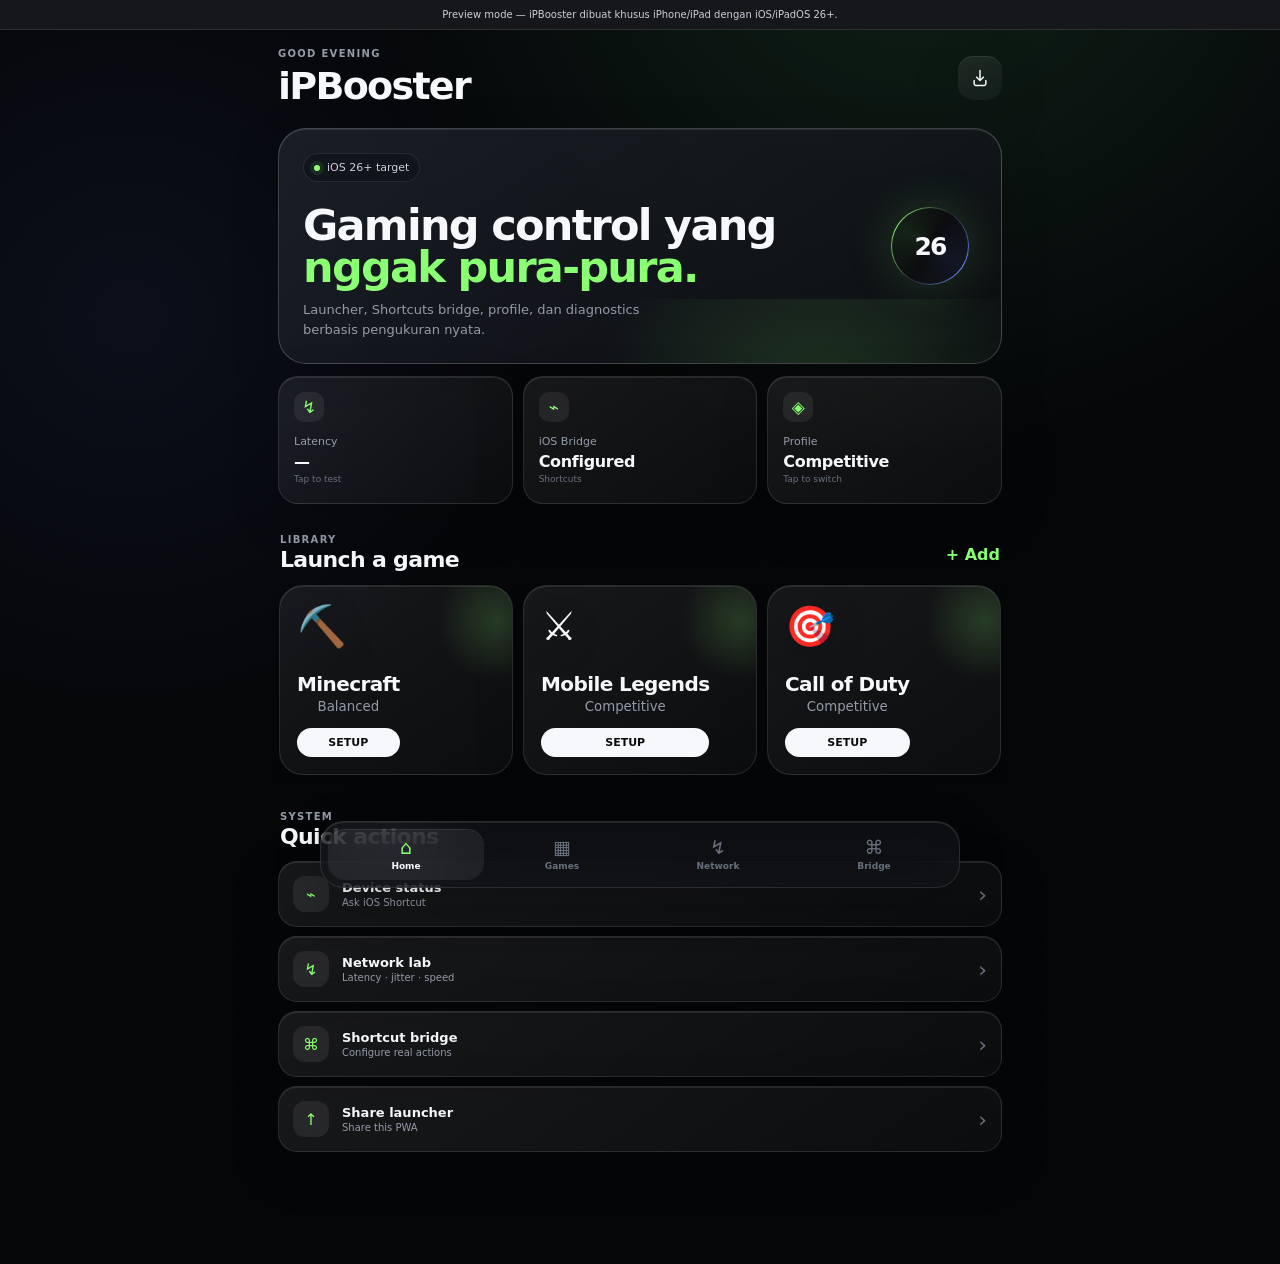
==== index.html @ ece818d0 "Build iOS 26+ gaming control PWA" ====
<!doctype html>
<html lang="id">
<head>
  <meta charset="utf-8" />
  <meta name="viewport" content="width=device-width, initial-scale=1, viewport-fit=cover, user-scalable=no" />
  <meta name="theme-color" content="#06070a" />
  <meta name="color-scheme" content="dark" />
  <meta name="apple-mobile-web-app-capable" content="yes" />
  <meta name="apple-mobile-web-app-status-bar-style" content="black-translucent" />
  <meta name="apple-mobile-web-app-title" content="iPBooster" />
  <meta name="format-detection" content="telephone=no" />
  <meta name="description" content="iOS 26+ gaming launcher, network diagnostics, profiles and Apple Shortcuts bridge." />
  <link rel="manifest" href="./manifest.webmanifest" />
  <link rel="apple-touch-icon" href="./assets/icon-180.png" />
  <link rel="icon" href="./assets/icon.svg" type="image/svg+xml" />
  <link rel="stylesheet" href="./styles.css" />
  <title>iPBooster — iOS 26 Gaming Control</title>
</head>
<body>
  <div class="ambient ambient-a"></div>
  <div class="ambient ambient-b"></div>
  <div id="compatBanner" class="compat-banner hidden" role="status"></div>
  <main class="app-shell">
    <section id="homeView" class="view active" data-view="home">
      <header class="topbar">
        <div><p id="greeting" class="eyebrow">READY TO PLAY</p><h1>iPBooster</h1></div>
        <button class="icon-button glass" id="installButton" aria-label="Install iPBooster" title="Install"><svg viewBox="0 0 24 24" aria-hidden="true"><path d="M12 3v12m0 0 4-4m-4 4-4-4M5 15v4a2 2 0 0 0 2 2h10a2 2 0 0 0 2-2v-4"/></svg></button>
      </header>
      <section class="hero glass strong-glass">
        <div class="hero-copy"><div class="status-pill"><span class="live-dot"></span><span id="readyLabel">iOS 26+ control ready</span></div><h2>Gaming control yang<br><span>nggak pura-pura.</span></h2><p>Launcher, Shortcuts bridge, profile, dan diagnostics berbasis pengukuran nyata.</p></div>
        <div class="hero-orb" aria-hidden="true"><div class="orb-core">26</div></div>
      </section>
      <section class="metrics-grid" aria-label="Quick status">
        <button class="metric glass" data-action="run-network"><span class="metric-icon">↯</span><span class="metric-label">Latency</span><strong id="metricLatency">—</strong><small id="metricJitter">Tap to test</small></button>
        <button class="metric glass" data-action="open-bridge"><span class="metric-icon">⌁</span><span class="metric-label">iOS Bridge</span><strong id="metricBridge">Setup</strong><small id="metricBridgeSub">Shortcuts</small></button>
        <button class="metric glass" data-action="cycle-profile"><span class="metric-icon">◈</span><span class="metric-label">Profile</span><strong id="metricProfile">Competitive</strong><small>Tap to switch</small></button>
      </section>
      <div class="section-heading"><div><p class="eyebrow">LIBRARY</p><h3>Launch a game</h3></div><button class="text-button" data-action="open-add-game">+ Add</button></div>
      <div id="homeGameList" class="game-strip"></div>
      <div class="section-heading compact-heading"><div><p class="eyebrow">SYSTEM</p><h3>Quick actions</h3></div></div>
      <div class="quick-grid">
        <button class="quick-action glass" data-action="run-device-status"><span class="quick-symbol">⌁</span><span><strong>Device status</strong><small>Ask iOS Shortcut</small></span><span>›</span></button>
        <button class="quick-action glass" data-action="run-network"><span class="quick-symbol">↯</span><span><strong>Network lab</strong><small>Latency · jitter · speed</small></span><span>›</span></button>
        <button class="quick-action glass" data-action="open-bridge"><span class="quick-symbol">⌘</span><span><strong>Shortcut bridge</strong><small>Configure real actions</small></span><span>›</span></button>
        <button class="quick-action glass" data-action="share-app"><span class="quick-symbol">↑</span><span><strong>Share launcher</strong><small>Share this PWA</small></span><span>›</span></button>
      </div>
    </section>
    <section id="gamesView" class="view" data-view="games">
      <header class="topbar"><div><p class="eyebrow">GAME LIBRARY</p><h1>Games</h1></div><button class="pill-button glass" data-action="open-add-game">+ Add Game</button></header>
      <p class="page-intro">Setiap tombol Play bisa menjalankan Shortcut milikmu sendiri. Shortcut itu yang menyiapkan Focus, Low Power Mode, volume, lalu membuka game.</p>
      <div id="gameLibrary" class="library-list"></div>
    </section>
    <section id="networkView" class="view" data-view="network">
      <header class="topbar"><div><p class="eyebrow">REAL MEASUREMENT</p><h1>Network Lab</h1></div><span id="onlinePill" class="status-pill"><span class="live-dot"></span>Online</span></header>
      <p class="page-intro">Tes menggunakan request jaringan sungguhan. Tidak ada angka random. Hasil dipengaruhi rute ke endpoint test dan kondisi jaringan saat ini.</p>
      <section class="network-gauge glass strong-glass"><div class="gauge-ring" id="gaugeRing"><div><span id="gaugeValue">—</span><small>ms</small></div></div><div><p class="eyebrow">HTTP LATENCY</p><h2 id="networkQuality">Ready to test</h2><p id="networkCaption">Jalankan full test untuk mengukur latency, jitter, download, dan upload.</p></div></section>
      <div class="network-stats"><div class="stat-card glass"><span>Latency</span><strong id="statLatency">—</strong><small>ms</small></div><div class="stat-card glass"><span>Jitter</span><strong id="statJitter">—</strong><small>ms</small></div><div class="stat-card glass"><span>Download</span><strong id="statDown">—</strong><small>Mbps</small></div><div class="stat-card glass"><span>Upload</span><strong id="statUp">—</strong><small>Mbps</small></div></div>
      <button id="fullTestButton" class="primary-button">Run Full Network Test</button>
      <div id="testProgress" class="test-progress hidden"><div class="progress-track"><div id="progressBar"></div></div><p id="progressText">Preparing…</p></div>
      <section class="info-card glass"><div><span class="info-symbol">i</span></div><div><strong>Apa yang diukur?</strong><p>Latency dan jitter = waktu request HTTP berulang. Download/upload = transfer data aktual ke endpoint Cloudflare Speed. Ini bukan ICMP ping karena Safari tidak memberi akses raw socket.</p></div></section>
      <div class="section-heading compact-heading"><div><p class="eyebrow">HISTORY</p><h3>Recent tests</h3></div><button id="clearHistory" class="text-button">Clear</button></div><div id="networkHistory" class="history-list"></div>
    </section>
    <section id="bridgeView" class="view" data-view="bridge">
      <header class="topbar"><div><p class="eyebrow">APPLE SHORTCUTS</p><h1>iOS Bridge</h1></div><span class="ios-chip">iOS 26+</span></header>
      <p class="page-intro">Browser tidak boleh mengubah sistem iOS secara langsung. Bridge ini memanggil Shortcut resmi dengan <code>shortcuts://x-callback-url</code> dan menerima hasilnya kembali.</p>
      <section class="bridge-status glass strong-glass"><div class="bridge-icon">⌘</div><div><p class="eyebrow">BRIDGE STATUS</p><h2 id="bridgeStatusTitle">Not configured</h2><p id="bridgeStatusText">Isi nama Shortcut status perangkat untuk mengaktifkan callback.</p></div></section>
      <section class="settings-group glass"><label for="statusShortcutName">Device Status Shortcut</label><div class="input-row"><input id="statusShortcutName" autocomplete="off" placeholder="iPBooster Device Status" /><button id="saveBridge" class="small-button">Save</button></div><small>Shortcut sebaiknya mengeluarkan JSON, contoh: <code>{"battery":87,"focus":"Gaming","wifi":"My Wi‑Fi"}</code>.</small></section>
      <button class="primary-button" data-action="run-device-status">Test Device Status Callback</button>
      <div class="section-heading compact-heading"><div><p class="eyebrow">LAST CALLBACK</p><h3>Device data</h3></div></div><div id="deviceData" class="device-data glass"><p>Belum ada data dari Shortcuts.</p></div>
      <div class="section-heading compact-heading"><div><p class="eyebrow">SETUP RECIPE</p><h3>Build the real shortcut</h3></div></div>
      <ol class="recipe glass"><li><span>1</span><div><strong>Create “iPBooster Device Status”</strong><p>Buka Shortcuts dan buat shortcut dengan nama yang sama seperti field di atas.</p></div></li><li><span>2</span><div><strong>Read real device values</strong><p>Tambahkan aksi yang tersedia di iOS untuk Battery Level dan Network Details, lalu susun hasilnya menjadi Dictionary.</p></div></li><li><span>3</span><div><strong>Return JSON text</strong><p>Ubah Dictionary menjadi JSON/text dan jadikan itu output terakhir Shortcut. iPBooster akan menerima output melalui <code>result</code> callback.</p></div></li><li><span>4</span><div><strong>Create one launch Shortcut per game</strong><p>Di shortcut game: atur Gaming Focus / Low Power Mode / volume sesuai kebutuhan, lalu gunakan Open App untuk membuka game tersebut. Masukkan nama Shortcut itu saat menambahkan game.</p></div></li></ol>
      <section class="truth-card"><strong>System truth</strong><p>Game Mode adalah fitur iOS dan aktif otomatis untuk game yang didukung. iPBooster tidak menampilkan tombol “force Game Mode” palsu. Launcher hanya menyiapkan hal yang memang bisa diotomasi, lalu menyerahkan prioritas CPU/GPU ke iOS.</p></section>
    </section>
    <nav class="tabbar glass" aria-label="Main navigation"><button class="tab active" data-tab="home"><span>⌂</span><small>Home</small></button><button class="tab" data-tab="games"><span>▦</span><small>Games</small></button><button class="tab" data-tab="network"><span>↯</span><small>Network</small></button><button class="tab" data-tab="bridge"><span>⌘</span><small>Bridge</small></button></nav>
  </main>
  <dialog id="gameDialog" class="modal"><form method="dialog" id="gameForm" class="modal-card glass strong-glass"><div class="modal-head"><div><p class="eyebrow">GAME CONFIG</p><h2 id="dialogTitle">Add Game</h2></div><button value="cancel" class="close-button" aria-label="Close">×</button></div><input type="hidden" id="editGameId" /><label>Game name<input id="gameName" maxlength="40" required placeholder="Minecraft" /></label><label>Launch Shortcut name<input id="gameShortcut" maxlength="80" required placeholder="Play Minecraft" /></label><label>Accent emoji<input id="gameEmoji" maxlength="4" placeholder="🎮" /></label><label>Profile<select id="gameProfile"><option value="competitive">Competitive</option><option value="balanced">Balanced</option><option value="battery">Battery Saver</option></select></label><p class="form-help">Shortcut harus kamu buat di aplikasi Shortcuts dan sebaiknya berakhir dengan aksi <strong>Open App</strong> untuk game ini.</p><button value="default" id="saveGameButton" class="primary-button">Save Game</button></form></dialog>
  <dialog id="installDialog" class="modal"><div class="modal-card glass strong-glass"><div class="modal-head"><div><p class="eyebrow">PWA INSTALL</p><h2>Add to Home Screen</h2></div><button class="close-button" data-close-dialog="installDialog">×</button></div><div class="install-steps"><p><span>1</span> Buka halaman ini di Safari.</p><p><span>2</span> Tap tombol Share.</p><p><span>3</span> Pilih <strong>Add to Home Screen</strong>.</p><p><span>4</span> Buka iPBooster dari icon Home Screen untuk pengalaman standalone.</p></div></div></dialog>
  <div id="toast" class="toast glass" role="status" aria-live="polite"></div><script src="./app.js" defer></script>
</body>
</html>
---- styles.css ----
:root {
  --bg: #050608;
  --panel: rgba(24, 27, 34, .62);
  --panel-strong: rgba(17, 19, 24, .78);
  --stroke: rgba(255,255,255,.11);
  --stroke-hi: rgba(255,255,255,.20);
  --text: #f7f8fb;
  --muted: #949ba8;
  --muted-2: #69707d;
  --accent: #8bff73;
  --accent-2: #4de5b9;
  --danger: #ff6470;
  --warning: #ffd166;
  --blue: #74a8ff;
  --radius-xl: 28px;
  --radius-lg: 22px;
  --radius-md: 17px;
  --safe-top: env(safe-area-inset-top, 0px);
  --safe-bottom: env(safe-area-inset-bottom, 0px);
  font-family: -apple-system, BlinkMacSystemFont, "SF Pro Display", "SF Pro Text", system-ui, sans-serif;
}
* { box-sizing: border-box; -webkit-tap-highlight-color: transparent; }
html { background: var(--bg); color-scheme: dark; }
body { margin: 0; min-height: 100svh; background: radial-gradient(circle at 72% -10%, rgba(92, 255, 159, .11), transparent 35%), radial-gradient(circle at 10% 25%, rgba(92, 125, 255, .08), transparent 28%), var(--bg); color: var(--text); overflow-x: hidden; }
button, input, select { font: inherit; }
button { color: inherit; }
button:active { transform: scale(.975); }
button, .game-card { transition: transform .16s ease, border-color .2s ease, background .2s ease, opacity .2s ease; }
.hidden { display: none !important; }
.ambient { position: fixed; pointer-events: none; filter: blur(80px); opacity: .17; border-radius: 999px; z-index: -1; }
.ambient-a { width: 240px; height: 240px; background: var(--accent); right: -120px; top: 18vh; }
.ambient-b { width: 180px; height: 180px; background: #586dff; left: -100px; top: 52vh; }
.app-shell { width: min(100%, 760px); margin: 0 auto; padding: calc(var(--safe-top) + 18px) 18px calc(var(--safe-bottom) + 112px); min-height: 100svh; }
.view { display: none; animation: viewIn .25s ease both; }
.view.active { display: block; }
@keyframes viewIn { from { opacity: 0; transform: translateY(5px); } to { opacity: 1; transform: none; } }
.glass { position: relative; background: linear-gradient(145deg, rgba(255,255,255,.075), rgba(255,255,255,.03)); border: 1px solid var(--stroke); box-shadow: inset 0 1px 0 rgba(255,255,255,.09), 0 16px 50px rgba(0,0,0,.17); -webkit-backdrop-filter: blur(26px) saturate(140%); backdrop-filter: blur(26px) saturate(140%); }
.strong-glass { background: linear-gradient(145deg, rgba(31,36,44,.78), rgba(13,15,19,.72)); border-color: var(--stroke-hi); }
.topbar { min-height: 58px; display: flex; align-items: center; justify-content: space-between; gap: 16px; margin-bottom: 20px; }
h1,h2,h3,p { margin-top: 0; }
h1 { margin-bottom: 0; font-size: clamp(28px, 7vw, 38px); letter-spacing: -.045em; }
h2 { letter-spacing: -.04em; }
h3 { margin-bottom: 0; font-size: 22px; letter-spacing: -.03em; }
.eyebrow { color: var(--muted); letter-spacing: .13em; font-size: 10px; font-weight: 800; margin-bottom: 5px; }
.icon-button, .pill-button, .text-button, .small-button, .close-button { border: 0; cursor: pointer; }
.icon-button { width: 44px; height: 44px; border-radius: 15px; display: grid; place-items: center; }
.icon-button svg { width: 20px; fill: none; stroke: currentColor; stroke-width: 1.8; stroke-linecap: round; stroke-linejoin: round; }
.pill-button { padding: 10px 14px; border-radius: 999px; font-size: 13px; font-weight: 750; }
.text-button { color: var(--accent); background: none; padding: 8px 0 8px 14px; font-weight: 750; }
.hero { min-height: 220px; border-radius: var(--radius-xl); padding: 24px; display: grid; grid-template-columns: 1fr 86px; overflow: hidden; align-items: center; }
.hero::after { content: ""; position: absolute; inset: auto -25% -75% 25%; height: 240px; background: radial-gradient(circle, rgba(129,255,112,.16), transparent 60%); }
.hero-copy { position: relative; z-index: 1; }
.hero h2 { font-size: clamp(27px, 8vw, 43px); line-height: .98; margin: 22px 0 12px; }
.hero h2 span { color: var(--accent); }
.hero p { color: var(--muted); font-size: 13px; line-height: 1.5; margin-bottom: 0; max-width: 390px; }
.status-pill, .ios-chip { width: fit-content; display: inline-flex; align-items: center; gap: 7px; border: 1px solid rgba(255,255,255,.09); border-radius: 999px; background: rgba(0,0,0,.23); padding: 7px 10px; font-size: 11px; color: #c9ced7; }
.live-dot { width: 6px; height: 6px; border-radius: 50%; background: var(--accent); box-shadow: 0 0 0 4px rgba(139,255,115,.09); }
.hero-orb { width: 78px; height: 78px; position: relative; z-index: 1; border-radius: 50%; padding: 1px; background: conic-gradient(from 210deg, rgba(255,255,255,.12), var(--accent), rgba(255,255,255,.08), #6b8cff, rgba(255,255,255,.12)); box-shadow: 0 0 50px rgba(139,255,115,.16); }
.orb-core { width: 100%; height: 100%; border-radius: inherit; display: grid; place-items: center; background: rgba(9,10,13,.9); font-weight: 900; font-size: 25px; letter-spacing: -.08em; }
.metrics-grid { display: grid; grid-template-columns: repeat(3,1fr); gap: 10px; margin: 12px 0 30px; }
.metric { border-radius: 20px; min-height: 128px; padding: 15px; text-align: left; cursor: pointer; display: flex; flex-direction: column; align-items: flex-start; }
.metric-icon { width: 30px; height: 30px; border-radius: 10px; background: rgba(255,255,255,.07); display: grid; place-items: center; margin-bottom: 13px; color: var(--accent); font-size: 17px; }
.metric-label { color: var(--muted); font-size: 11px; }
.metric strong { margin-top: 4px; font-size: 16px; letter-spacing: -.02em; overflow: hidden; text-overflow: ellipsis; max-width: 100%; }
.metric small { color: var(--muted-2); margin-top: 3px; font-size: 9px; }
.section-heading { display: flex; align-items: end; justify-content: space-between; margin: 0 2px 12px; }
.section-heading .eyebrow { margin-bottom: 2px; }
.compact-heading { margin-top: 30px; }
.game-strip { display: grid; grid-auto-flow: column; grid-auto-columns: minmax(168px, 58%); gap: 10px; overflow-x: auto; padding: 1px 1px 6px; scrollbar-width: none; scroll-snap-type: x proximity; }
.game-strip::-webkit-scrollbar { display: none; }
.game-card { min-height: 190px; border-radius: 24px; padding: 17px; cursor: pointer; overflow: hidden; scroll-snap-align: start; display: flex; flex-direction: column; justify-content: space-between; }
.game-card::after { content:""; position:absolute; width:120px; height:120px; border-radius:50%; background: radial-gradient(circle, rgba(139,255,115,.18), transparent 70%); right:-45px; top:-25px; }
.game-emoji { font-size: 40px; filter: drop-shadow(0 8px 16px rgba(0,0,0,.25)); }
.game-card strong { font-size: 20px; letter-spacing: -.03em; }
.game-card small { display: block; color: var(--muted); margin-top: 3px; }
.play-chip { align-self: flex-start; margin-top: 14px; background: var(--text); color: #0a0b0d; border-radius: 999px; padding: 8px 12px; font-size: 11px; font-weight: 850; }
.quick-grid { display: grid; gap: 9px; }
.quick-action { border-radius: 19px; padding: 14px; display: grid; grid-template-columns: 38px 1fr auto; align-items: center; gap: 11px; text-align: left; cursor: pointer; }
.quick-symbol { width: 36px; height: 36px; border-radius: 12px; background: rgba(255,255,255,.07); display: grid; place-items: center; color: var(--accent); }
.quick-action strong { display: block; font-size: 13px; }
.quick-action small { display: block; color: var(--muted); margin-top: 2px; font-size: 10px; }
.quick-action > span:last-child { color: var(--muted-2); font-size: 22px; }
.page-intro { color: var(--muted); line-height: 1.55; font-size: 13px; margin: -8px 2px 22px; }
.library-list { display: grid; gap: 10px; }
.library-row { border-radius: 22px; padding: 15px; display: grid; grid-template-columns: 52px 1fr auto; align-items: center; gap: 13px; }
.library-avatar { width: 52px; height: 52px; border-radius: 16px; display: grid; place-items: center; background: rgba(255,255,255,.07); font-size: 27px; }
.library-row strong { font-size: 15px; }
.library-row small { color: var(--muted); display: block; margin-top: 4px; }
.row-actions { display: flex; gap: 7px; }
.row-actions button { border: 1px solid var(--stroke); background: rgba(255,255,255,.05); border-radius: 12px; padding: 9px 11px; font-size: 11px; font-weight: 750; }
.row-actions .play { background: var(--text); color: #08090b; }
.network-gauge { border-radius: var(--radius-xl); padding: 22px; min-height: 185px; display: grid; grid-template-columns: 118px 1fr; gap: 22px; align-items: center; }
.gauge-ring { width: 112px; height: 112px; border-radius: 50%; background: conic-gradient(var(--accent) 0deg, rgba(255,255,255,.08) 0deg); display: grid; place-items: center; position: relative; }
.gauge-ring::before { content:""; position:absolute; inset:8px; border-radius:50%; background:#111318; box-shadow: inset 0 0 0 1px rgba(255,255,255,.06); }
.gauge-ring > div { position: relative; z-index: 1; text-align: center; }
.gauge-ring span { display:block; font-size:30px; font-weight:900; letter-spacing:-.06em; }
.gauge-ring small { color:var(--muted); }
.network-gauge h2 { margin: 4px 0 7px; font-size: 24px; }
.network-gauge p:last-child { color: var(--muted); font-size: 11px; line-height: 1.45; margin:0; }
.network-stats { display:grid; grid-template-columns:repeat(4,1fr); gap:8px; margin:10px 0; }
.stat-card { min-width:0; border-radius:18px; padding:13px 10px; text-align:center; }
.stat-card span { display:block; color:var(--muted); font-size:9px; }
.stat-card strong { display:block; font-size:20px; margin-top:6px; overflow:hidden; text-overflow:ellipsis; }
.stat-card small { color:var(--muted-2); font-size:8px; }
.primary-button { width:100%; margin-top:9px; min-height:52px; border:0; border-radius:17px; background: linear-gradient(135deg, #a3ff84, #63eda6); color:#071008; font-weight:900; box-shadow: 0 12px 34px rgba(91,255,154,.14); cursor:pointer; }
.primary-button:disabled { opacity:.5; cursor:not-allowed; }
.test-progress { margin: 15px 2px; }
.progress-track { height:5px; background:rgba(255,255,255,.07); border-radius:99px; overflow:hidden; }
#progressBar { width:0%; height:100%; background:var(--accent); transition:width .25s ease; }
#progressText { color:var(--muted); font-size:11px; margin:7px 0 0; }
.info-card { border-radius:18px; margin-top:14px; padding:14px; display:grid; grid-template-columns:28px 1fr; gap:10px; }
.info-symbol { width:24px; height:24px; display:grid; place-items:center; border-radius:50%; background:rgba(116,168,255,.12); color:var(--blue); font-weight:800; font-size:12px; }
.info-card strong { font-size:12px; }
.info-card p { color:var(--muted); font-size:10px; line-height:1.5; margin:4px 0 0; }
.history-list { display:grid; gap:8px; }
.history-item { border-radius:16px; padding:13px; display:grid; grid-template-columns:1fr auto; gap:10px; }
.history-item strong { font-size:12px; }
.history-item p { color:var(--muted); margin:4px 0 0; font-size:10px; }
.history-score { font-size:12px; color:var(--accent); align-self:center; }
.bridge-status { border-radius:var(--radius-xl); padding:22px; display:grid; grid-template-columns:64px 1fr; gap:17px; align-items:center; }
.bridge-icon { width:62px; height:62px; border-radius:20px; background:rgba(139,255,115,.09); border:1px solid rgba(139,255,115,.18); display:grid; place-items:center; font-size:29px; color:var(--accent); }
.bridge-status h2 { margin:3px 0 5px; }
.bridge-status p:last-child { color:var(--muted); font-size:11px; line-height:1.45; margin:0; }
.settings-group { margin:12px 0 0; border-radius:20px; padding:16px; }
.settings-group label, .modal-card label { font-size:11px; color:#dfe3e9; font-weight:750; }
.input-row { display:grid; grid-template-columns:1fr auto; gap:8px; margin-top:9px; }
input, select { width:100%; border:1px solid rgba(255,255,255,.1); background:rgba(0,0,0,.23); color:var(--text); outline:none; border-radius:13px; padding:12px; }
input:focus, select:focus { border-color:rgba(139,255,115,.45); box-shadow:0 0 0 3px rgba(139,255,115,.06); }
.small-button { border-radius:12px; padding:0 14px; background:var(--text); color:#08090b; font-weight:800; }
.settings-group > small { color:var(--muted); display:block; line-height:1.5; margin-top:9px; }
code { font-family: ui-monospace, SFMono-Regular, Menlo, monospace; font-size:.9em; }
.device-data { border-radius:20px; padding:15px; min-height:64px; }
.device-data p { margin:0; color:var(--muted); font-size:12px; }
.device-data-grid { display:grid; grid-template-columns:repeat(2,1fr); gap:8px; }
.device-data-grid div { border-radius:13px; background:rgba(255,255,255,.045); padding:11px; min-width:0; }
.device-data-grid span { display:block; color:var(--muted); font-size:9px; text-transform:uppercase; letter-spacing:.08em; }
.device-data-grid strong { display:block; margin-top:5px; font-size:13px; overflow:hidden; text-overflow:ellipsis; }
.recipe { list-style:none; padding:8px 16px; border-radius:22px; margin:0; }
.recipe li { display:grid; grid-template-columns:30px 1fr; gap:10px; padding:13px 0; border-bottom:1px solid rgba(255,255,255,.06); }
.recipe li:last-child { border:0; }
.recipe li > span { width:27px; height:27px; border-radius:9px; background:rgba(139,255,115,.09); color:var(--accent); display:grid; place-items:center; font-size:11px; font-weight:800; }
.recipe strong { font-size:12px; }
.recipe p { color:var(--muted); margin:4px 0 0; line-height:1.45; font-size:10px; }
.truth-card { margin-top:12px; border:1px solid rgba(255,209,102,.18); background:rgba(255,209,102,.055); border-radius:20px; padding:16px; }
.truth-card strong { color:var(--warning); font-size:12px; }
.truth-card p { color:#b6b0a3; margin:6px 0 0; font-size:10px; line-height:1.55; }
.tabbar { position:fixed; left:50%; bottom:calc(var(--safe-bottom) + 12px); transform:translateX(-50%); width:min(calc(100% - 28px), 640px); min-height:67px; z-index:20; border-radius:24px; padding:7px; display:grid; grid-template-columns:repeat(4,1fr); background:rgba(18,20,25,.68); }
.tab { border:0; background:transparent; display:flex; flex-direction:column; align-items:center; justify-content:center; gap:4px; color:var(--muted-2); border-radius:17px; cursor:pointer; }
.tab span { font-size:19px; line-height:1; }
.tab small { font-size:9px; font-weight:650; }
.tab.active { color:var(--text); background:rgba(255,255,255,.065); box-shadow:inset 0 1px 0 rgba(255,255,255,.08); }
.tab.active span { color:var(--accent); }
.modal { border:0; padding:0; background:transparent; width:min(calc(100% - 26px), 520px); color:var(--text); overflow:visible; }
.modal::backdrop { background:rgba(0,0,0,.68); -webkit-backdrop-filter:blur(10px); backdrop-filter:blur(10px); }
.modal-card { border-radius:28px; padding:20px; width:100%; max-height:82svh; overflow-y:auto; }
.modal-head { display:flex; justify-content:space-between; gap:15px; align-items:start; margin-bottom:18px; }
.modal-head h2 { margin-bottom:0; }
.close-button { width:34px; height:34px; border-radius:50%; background:rgba(255,255,255,.07); color:var(--muted); font-size:22px; }
.modal-card label { display:block; margin-top:12px; }
.modal-card label input, .modal-card label select { margin-top:7px; }
.form-help { color:var(--muted); font-size:10px; line-height:1.5; margin:13px 2px 0; }
.install-steps { display:grid; gap:9px; }
.install-steps p { display:grid; grid-template-columns:28px 1fr; align-items:center; gap:10px; color:#d6dae1; margin:0; font-size:12px; }
.install-steps span { width:26px; height:26px; border-radius:9px; display:grid; place-items:center; background:rgba(139,255,115,.09); color:var(--accent); font-size:10px; font-weight:800; }
.toast { position:fixed; z-index:99; left:50%; bottom:calc(var(--safe-bottom) + 94px); transform:translate(-50%, 15px); width:min(calc(100% - 40px),420px); border-radius:16px; padding:12px 14px; font-size:11px; text-align:center; opacity:0; pointer-events:none; transition:.22s ease; }
.toast.show { opacity:1; transform:translate(-50%,0); }
.compat-banner { position:sticky; top:0; z-index:50; padding:9px 14px; background:#15171b; border-bottom:1px solid var(--stroke); color:#cbd0d8; font-size:10px; text-align:center; }
.empty-state { border-radius:20px; padding:22px; color:var(--muted); text-align:center; }
.empty-state strong { color:var(--text); display:block; margin-bottom:5px; }
@media (max-width: 430px) {
  .app-shell { padding-left:14px; padding-right:14px; }
  .hero { grid-template-columns:1fr 70px; padding:21px; }
  .hero-orb { width:66px; height:66px; }
  .metrics-grid { gap:7px; }
  .metric { min-height:121px; padding:13px 11px; }
  .network-gauge { grid-template-columns:98px 1fr; gap:16px; padding:18px; }
  .gauge-ring { width:96px; height:96px; }
  .network-stats { gap:6px; }
  .stat-card { padding:12px 6px; }
  .stat-card strong { font-size:17px; }
  .library-row { grid-template-columns:46px 1fr; }
  .library-avatar { width:46px; height:46px; }
  .row-actions { grid-column:1 / -1; }
  .row-actions button { flex:1; }
}
@media (prefers-reduced-motion: reduce) { *, *::before, *::after { animation-duration:.01ms !important; transition-duration:.01ms !important; scroll-behavior:auto !important; } }
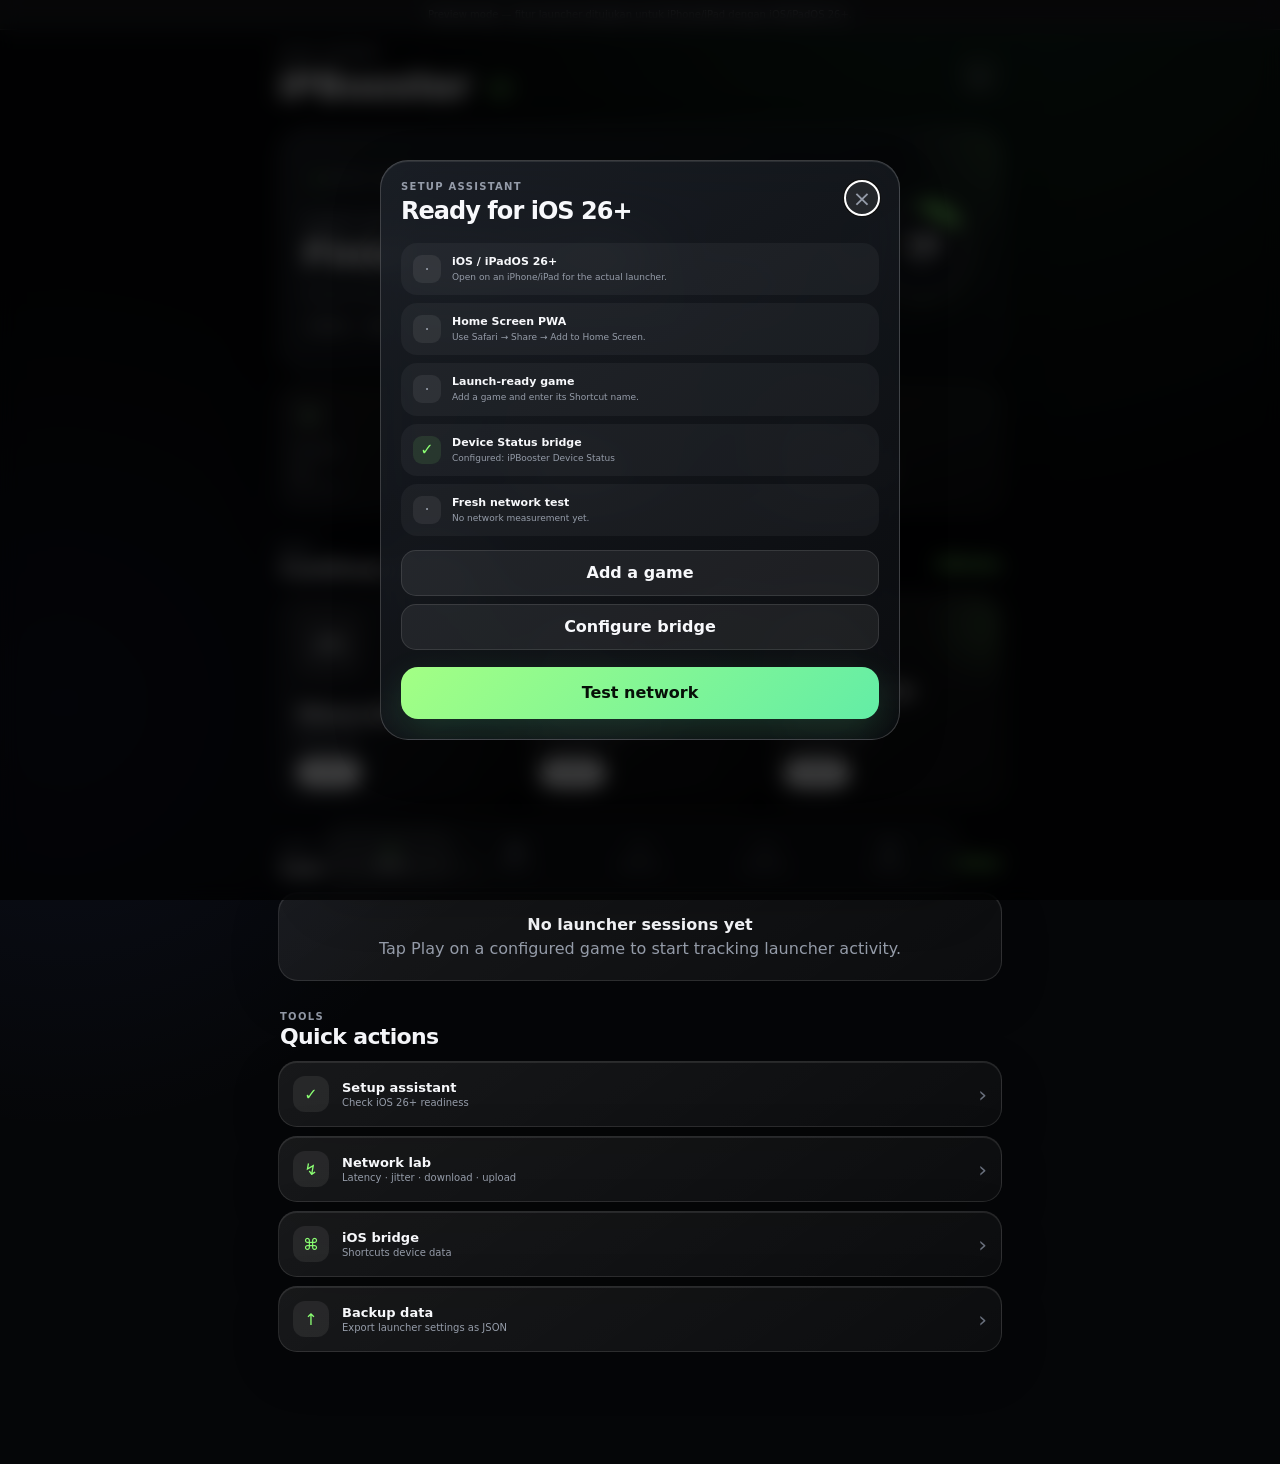
==== commit 11482225: "Build iPBooster v2 launcher experience" ====
--- a/index.html
+++ b/index.html
@@ -3,78 +3,190 @@
 <head>
   <meta charset="utf-8" />
   <meta name="viewport" content="width=device-width, initial-scale=1, viewport-fit=cover, user-scalable=no" />
-  <meta name="theme-color" content="#06070a" />
+  <meta name="theme-color" content="#050608" />
   <meta name="color-scheme" content="dark" />
   <meta name="apple-mobile-web-app-capable" content="yes" />
   <meta name="apple-mobile-web-app-status-bar-style" content="black-translucent" />
   <meta name="apple-mobile-web-app-title" content="iPBooster" />
   <meta name="format-detection" content="telephone=no" />
-  <meta name="description" content="iOS 26+ gaming launcher, network diagnostics, profiles and Apple Shortcuts bridge." />
+  <meta name="description" content="iPBooster — iOS 26+ gaming launcher, Apple Shortcuts bridge, real network diagnostics, official App Store game artwork, and launcher session tracking." />
   <link rel="manifest" href="./manifest.webmanifest" />
   <link rel="apple-touch-icon" href="./assets/icon-180.png" />
   <link rel="icon" href="./assets/icon.svg" type="image/svg+xml" />
   <link rel="stylesheet" href="./styles.css" />
-  <title>iPBooster — iOS 26 Gaming Control</title>
+  <title>iPBooster — iOS 26+ Gaming Control</title>
 </head>
 <body>
   <div class="ambient ambient-a"></div>
   <div class="ambient ambient-b"></div>
   <div id="compatBanner" class="compat-banner hidden" role="status"></div>
+
   <main class="app-shell">
-    <section id="homeView" class="view active" data-view="home">
+    <section class="view active" data-view="home">
       <header class="topbar">
-        <div><p id="greeting" class="eyebrow">READY TO PLAY</p><h1>iPBooster</h1></div>
-        <button class="icon-button glass" id="installButton" aria-label="Install iPBooster" title="Install"><svg viewBox="0 0 24 24" aria-hidden="true"><path d="M12 3v12m0 0 4-4m-4 4-4-4M5 15v4a2 2 0 0 0 2 2h10a2 2 0 0 0 2-2v-4"/></svg></button>
+        <div><p id="greeting" class="eyebrow">READY TO PLAY</p><h1>iPBooster <span class="version-chip">v2</span></h1></div>
+        <button id="installButton" class="icon-button glass" aria-label="Install / onboarding" title="Install & setup">＋</button>
       </header>
-      <section class="hero glass strong-glass">
-        <div class="hero-copy"><div class="status-pill"><span class="live-dot"></span><span id="readyLabel">iOS 26+ control ready</span></div><h2>Gaming control yang<br><span>nggak pura-pura.</span></h2><p>Launcher, Shortcuts bridge, profile, dan diagnostics berbasis pengukuran nyata.</p></div>
-        <div class="hero-orb" aria-hidden="true"><div class="orb-core">26</div></div>
+
+      <section class="readiness-card glass strong-glass">
+        <div class="readiness-copy">
+          <div class="status-pill"><span class="live-dot"></span><span id="readyLabel">iOS 26+ target</span></div>
+          <p class="eyebrow readiness-kicker">GAMING READINESS</p>
+          <h2 id="readinessTitle">Set up your launcher</h2>
+          <p id="readinessText">Connect Shortcuts, run a network test, and configure at least one game.</p>
+          <div id="readinessReasons" class="reason-chips"></div>
+        </div>
+        <button class="readiness-ring" data-action="open-onboarding" aria-label="Open setup">
+          <span id="readinessScore">0</span><small>/100</small>
+        </button>
       </section>
+
       <section class="metrics-grid" aria-label="Quick status">
-        <button class="metric glass" data-action="run-network"><span class="metric-icon">↯</span><span class="metric-label">Latency</span><strong id="metricLatency">—</strong><small id="metricJitter">Tap to test</small></button>
-        <button class="metric glass" data-action="open-bridge"><span class="metric-icon">⌁</span><span class="metric-label">iOS Bridge</span><strong id="metricBridge">Setup</strong><small id="metricBridgeSub">Shortcuts</small></button>
+        <button class="metric glass" data-action="run-network"><span class="metric-icon">↯</span><span class="metric-label">Network</span><strong id="metricLatency">—</strong><small id="metricJitter">Tap to test</small></button>
+        <button class="metric glass" data-action="run-device-status"><span class="metric-icon">⌁</span><span class="metric-label">Device</span><strong id="metricBridge">Setup</strong><small id="metricBridgeSub">Shortcuts bridge</small></button>
         <button class="metric glass" data-action="cycle-profile"><span class="metric-icon">◈</span><span class="metric-label">Profile</span><strong id="metricProfile">Competitive</strong><small>Tap to switch</small></button>
       </section>
-      <div class="section-heading"><div><p class="eyebrow">LIBRARY</p><h3>Launch a game</h3></div><button class="text-button" data-action="open-add-game">+ Add</button></div>
+
+      <div class="section-heading"><div><p class="eyebrow">PLAY</p><h3>Continue gaming</h3></div><button class="text-button" data-tab="games">Library</button></div>
       <div id="homeGameList" class="game-strip"></div>
-      <div class="section-heading compact-heading"><div><p class="eyebrow">SYSTEM</p><h3>Quick actions</h3></div></div>
+
+      <div class="section-heading compact-heading"><div><p class="eyebrow">LAST SESSION</p><h3>Launcher activity</h3></div><button class="text-button" data-tab="sessions">History</button></div>
+      <div id="lastSessionCard"></div>
+
+      <div class="section-heading compact-heading"><div><p class="eyebrow">TOOLS</p><h3>Quick actions</h3></div></div>
       <div class="quick-grid">
-        <button class="quick-action glass" data-action="run-device-status"><span class="quick-symbol">⌁</span><span><strong>Device status</strong><small>Ask iOS Shortcut</small></span><span>›</span></button>
-        <button class="quick-action glass" data-action="run-network"><span class="quick-symbol">↯</span><span><strong>Network lab</strong><small>Latency · jitter · speed</small></span><span>›</span></button>
-        <button class="quick-action glass" data-action="open-bridge"><span class="quick-symbol">⌘</span><span><strong>Shortcut bridge</strong><small>Configure real actions</small></span><span>›</span></button>
-        <button class="quick-action glass" data-action="share-app"><span class="quick-symbol">↑</span><span><strong>Share launcher</strong><small>Share this PWA</small></span><span>›</span></button>
+        <button class="quick-action glass" data-action="open-onboarding"><span class="quick-symbol">✓</span><span><strong>Setup assistant</strong><small>Check iOS 26+ readiness</small></span><span>›</span></button>
+        <button class="quick-action glass" data-action="run-network"><span class="quick-symbol">↯</span><span><strong>Network lab</strong><small>Latency · jitter · download · upload</small></span><span>›</span></button>
+        <button class="quick-action glass" data-action="open-bridge"><span class="quick-symbol">⌘</span><span><strong>iOS bridge</strong><small>Shortcuts device data</small></span><span>›</span></button>
+        <button class="quick-action glass" data-action="export-data"><span class="quick-symbol">↑</span><span><strong>Backup data</strong><small>Export launcher settings as JSON</small></span><span>›</span></button>
       </div>
     </section>
-    <section id="gamesView" class="view" data-view="games">
-      <header class="topbar"><div><p class="eyebrow">GAME LIBRARY</p><h1>Games</h1></div><button class="pill-button glass" data-action="open-add-game">+ Add Game</button></header>
-      <p class="page-intro">Setiap tombol Play bisa menjalankan Shortcut milikmu sendiri. Shortcut itu yang menyiapkan Focus, Low Power Mode, volume, lalu membuka game.</p>
+
+    <section class="view" data-view="games">
+      <header class="topbar">
+        <div><p class="eyebrow">OFFICIAL APP STORE DATA</p><h1>Games</h1></div>
+        <button class="pill-button glass" data-action="open-manual-game">+ Manual</button>
+      </header>
+      <p class="page-intro">Cari game di katalog Apple Indonesia. Icon dan metadata diambil dari App Store resmi, lalu hubungkan game itu ke Shortcut milikmu.</p>
+
+      <section class="search-card glass">
+        <div class="search-row">
+          <input id="gameSearchInput" type="search" autocomplete="off" enterkeyhint="search" placeholder="Cari Minecraft, Genshin, PUBG…" />
+          <button id="gameSearchButton" class="small-button">Search</button>
+        </div>
+        <small>Hasil berasal dari Apple Search API. iPBooster tidak membuat atau meniru logo game.</small>
+      </section>
+      <div id="appStoreResults" class="store-results"></div>
+
+      <div class="section-heading compact-heading"><div><p class="eyebrow">YOUR LIBRARY</p><h3>Configured games</h3></div><span id="libraryCount" class="count-chip">0</span></div>
       <div id="gameLibrary" class="library-list"></div>
     </section>
-    <section id="networkView" class="view" data-view="network">
-      <header class="topbar"><div><p class="eyebrow">REAL MEASUREMENT</p><h1>Network Lab</h1></div><span id="onlinePill" class="status-pill"><span class="live-dot"></span>Online</span></header>
-      <p class="page-intro">Tes menggunakan request jaringan sungguhan. Tidak ada angka random. Hasil dipengaruhi rute ke endpoint test dan kondisi jaringan saat ini.</p>
-      <section class="network-gauge glass strong-glass"><div class="gauge-ring" id="gaugeRing"><div><span id="gaugeValue">—</span><small>ms</small></div></div><div><p class="eyebrow">HTTP LATENCY</p><h2 id="networkQuality">Ready to test</h2><p id="networkCaption">Jalankan full test untuk mengukur latency, jitter, download, dan upload.</p></div></section>
-      <div class="network-stats"><div class="stat-card glass"><span>Latency</span><strong id="statLatency">—</strong><small>ms</small></div><div class="stat-card glass"><span>Jitter</span><strong id="statJitter">—</strong><small>ms</small></div><div class="stat-card glass"><span>Download</span><strong id="statDown">—</strong><small>Mbps</small></div><div class="stat-card glass"><span>Upload</span><strong id="statUp">—</strong><small>Mbps</small></div></div>
+
+    <section class="view" data-view="network">
+      <header class="topbar"><div><p class="eyebrow">REAL HTTP MEASUREMENT</p><h1>Network Lab</h1></div><span id="onlinePill" class="status-pill"><span class="live-dot"></span>Online</span></header>
+      <p class="page-intro">Pengukuran memakai trafik sungguhan. Safari tidak memberikan raw socket, jadi angka latency di sini adalah HTTP latency ke endpoint test—bukan ICMP ping ke server game.</p>
+
+      <section class="network-gauge glass strong-glass">
+        <div id="gaugeRing" class="gauge-ring"><div><span id="gaugeValue">—</span><small>ms</small></div></div>
+        <div><p class="eyebrow">CONNECTION QUALITY</p><h2 id="networkQuality">Ready to test</h2><p id="networkCaption">Run a full test to measure this connection.</p></div>
+      </section>
+
+      <div class="network-stats">
+        <div class="stat-card glass"><span>Latency</span><strong id="statLatency">—</strong><small>ms</small></div>
+        <div class="stat-card glass"><span>Jitter</span><strong id="statJitter">—</strong><small>ms</small></div>
+        <div class="stat-card glass"><span>Download</span><strong id="statDown">—</strong><small>Mbps</small></div>
+        <div class="stat-card glass"><span>Upload</span><strong id="statUp">—</strong><small>Mbps</small></div>
+      </div>
+      <div id="browserNetworkInfo" class="mini-info glass hidden"></div>
+
       <button id="fullTestButton" class="primary-button">Run Full Network Test</button>
       <div id="testProgress" class="test-progress hidden"><div class="progress-track"><div id="progressBar"></div></div><p id="progressText">Preparing…</p></div>
-      <section class="info-card glass"><div><span class="info-symbol">i</span></div><div><strong>Apa yang diukur?</strong><p>Latency dan jitter = waktu request HTTP berulang. Download/upload = transfer data aktual ke endpoint Cloudflare Speed. Ini bukan ICMP ping karena Safari tidak memberi akses raw socket.</p></div></section>
-      <div class="section-heading compact-heading"><div><p class="eyebrow">HISTORY</p><h3>Recent tests</h3></div><button id="clearHistory" class="text-button">Clear</button></div><div id="networkHistory" class="history-list"></div>
+
+      <div class="section-heading compact-heading"><div><p class="eyebrow">HISTORY</p><h3>Recent tests</h3></div><button id="clearHistory" class="text-button">Clear</button></div>
+      <div id="networkHistory" class="history-list"></div>
     </section>
-    <section id="bridgeView" class="view" data-view="bridge">
+
+    <section class="view" data-view="sessions">
+      <header class="topbar"><div><p class="eyebrow">LOCAL HISTORY</p><h1>Sessions</h1></div><button id="clearSessions" class="pill-button glass">Clear</button></header>
+      <p class="page-intro">Session duration adalah <strong>launcher estimate</strong>: dihitung dari saat kamu tap Play sampai iPBooster kembali foreground. Web app tidak membaca proses game lain di iOS.</p>
+      <section id="sessionSummary" class="session-summary"></section>
+      <div class="section-heading compact-heading"><div><p class="eyebrow">RECENT</p><h3>Launch history</h3></div></div>
+      <div id="sessionHistory" class="history-list"></div>
+    </section>
+
+    <section class="view" data-view="bridge">
       <header class="topbar"><div><p class="eyebrow">APPLE SHORTCUTS</p><h1>iOS Bridge</h1></div><span class="ios-chip">iOS 26+</span></header>
-      <p class="page-intro">Browser tidak boleh mengubah sistem iOS secara langsung. Bridge ini memanggil Shortcut resmi dengan <code>shortcuts://x-callback-url</code> dan menerima hasilnya kembali.</p>
-      <section class="bridge-status glass strong-glass"><div class="bridge-icon">⌘</div><div><p class="eyebrow">BRIDGE STATUS</p><h2 id="bridgeStatusTitle">Not configured</h2><p id="bridgeStatusText">Isi nama Shortcut status perangkat untuk mengaktifkan callback.</p></div></section>
-      <section class="settings-group glass"><label for="statusShortcutName">Device Status Shortcut</label><div class="input-row"><input id="statusShortcutName" autocomplete="off" placeholder="iPBooster Device Status" /><button id="saveBridge" class="small-button">Save</button></div><small>Shortcut sebaiknya mengeluarkan JSON, contoh: <code>{"battery":87,"focus":"Gaming","wifi":"My Wi‑Fi"}</code>.</small></section>
+      <p class="page-intro">Device Status memakai <code>x-callback-url</code> agar Shortcut dapat mengirim output kembali. Launch game memakai URL scheme biasa agar iPBooster tidak memaksa kembali ke browser setelah Shortcut membuka game.</p>
+
+      <section class="bridge-status glass strong-glass">
+        <div class="bridge-icon">⌘</div>
+        <div><p class="eyebrow">DEVICE BRIDGE</p><h2 id="bridgeStatusTitle">Not configured</h2><p id="bridgeStatusText">Set nama Shortcut yang mengembalikan status perangkat.</p></div>
+      </section>
+
+      <section class="settings-group glass">
+        <label for="statusShortcutName">Device Status Shortcut</label>
+        <div class="input-row"><input id="statusShortcutName" autocomplete="off" placeholder="iPBooster Device Status" /><button id="saveBridge" class="small-button">Save</button></div>
+        <small>Output terakhir sebaiknya JSON text, misalnya <code>{"battery":87,"focus":"Gaming","wifi":"Home 5G"}</code>.</small>
+      </section>
       <button class="primary-button" data-action="run-device-status">Test Device Status Callback</button>
-      <div class="section-heading compact-heading"><div><p class="eyebrow">LAST CALLBACK</p><h3>Device data</h3></div></div><div id="deviceData" class="device-data glass"><p>Belum ada data dari Shortcuts.</p></div>
-      <div class="section-heading compact-heading"><div><p class="eyebrow">SETUP RECIPE</p><h3>Build the real shortcut</h3></div></div>
-      <ol class="recipe glass"><li><span>1</span><div><strong>Create “iPBooster Device Status”</strong><p>Buka Shortcuts dan buat shortcut dengan nama yang sama seperti field di atas.</p></div></li><li><span>2</span><div><strong>Read real device values</strong><p>Tambahkan aksi yang tersedia di iOS untuk Battery Level dan Network Details, lalu susun hasilnya menjadi Dictionary.</p></div></li><li><span>3</span><div><strong>Return JSON text</strong><p>Ubah Dictionary menjadi JSON/text dan jadikan itu output terakhir Shortcut. iPBooster akan menerima output melalui <code>result</code> callback.</p></div></li><li><span>4</span><div><strong>Create one launch Shortcut per game</strong><p>Di shortcut game: atur Gaming Focus / Low Power Mode / volume sesuai kebutuhan, lalu gunakan Open App untuk membuka game tersebut. Masukkan nama Shortcut itu saat menambahkan game.</p></div></li></ol>
-      <section class="truth-card"><strong>System truth</strong><p>Game Mode adalah fitur iOS dan aktif otomatis untuk game yang didukung. iPBooster tidak menampilkan tombol “force Game Mode” palsu. Launcher hanya menyiapkan hal yang memang bisa diotomasi, lalu menyerahkan prioritas CPU/GPU ke iOS.</p></section>
+
+      <div class="section-heading compact-heading"><div><p class="eyebrow">LAST CALLBACK</p><h3>Device data</h3></div></div>
+      <div id="deviceData" class="device-data glass"><p>Belum ada data dari Shortcuts.</p></div>
+
+      <div class="section-heading compact-heading"><div><p class="eyebrow">LAUNCH FLOW</p><h3>Recommended Shortcut</h3></div></div>
+      <ol class="recipe glass">
+        <li><span>1</span><div><strong>Receive shortcut input</strong><p>iPBooster mengirim JSON berisi game, profile, dan timestamp.</p></div></li>
+        <li><span>2</span><div><strong>Apply supported settings</strong><p>Gunakan actions yang memang tersedia di Shortcuts, misalnya Focus, volume, atau Low Power Mode.</p></div></li>
+        <li><span>3</span><div><strong>Open App</strong><p>Jadikan Open App untuk game tersebut sebagai langkah launch. Game Mode tetap dikelola iOS.</p></div></li>
+      </ol>
+      <section class="truth-card"><strong>No fake booster controls</strong><p>iPBooster tidak mengklaim bisa overclock, clear RAM paksa, force 120 Hz, atau membaca FPS game lain. Readiness score mengukur kesiapan setup launcher, bukan benchmark CPU/GPU.</p></section>
     </section>
-    <nav class="tabbar glass" aria-label="Main navigation"><button class="tab active" data-tab="home"><span>⌂</span><small>Home</small></button><button class="tab" data-tab="games"><span>▦</span><small>Games</small></button><button class="tab" data-tab="network"><span>↯</span><small>Network</small></button><button class="tab" data-tab="bridge"><span>⌘</span><small>Bridge</small></button></nav>
+
+    <nav class="tabbar glass" aria-label="Main navigation">
+      <button class="tab active" data-tab="home"><span>⌂</span><small>Home</small></button>
+      <button class="tab" data-tab="games"><span>▦</span><small>Games</small></button>
+      <button class="tab" data-tab="network"><span>↯</span><small>Network</small></button>
+      <button class="tab" data-tab="sessions"><span>◷</span><small>Sessions</small></button>
+      <button class="tab" data-tab="bridge"><span>⌘</span><small>Bridge</small></button>
+    </nav>
   </main>
-  <dialog id="gameDialog" class="modal"><form method="dialog" id="gameForm" class="modal-card glass strong-glass"><div class="modal-head"><div><p class="eyebrow">GAME CONFIG</p><h2 id="dialogTitle">Add Game</h2></div><button value="cancel" class="close-button" aria-label="Close">×</button></div><input type="hidden" id="editGameId" /><label>Game name<input id="gameName" maxlength="40" required placeholder="Minecraft" /></label><label>Launch Shortcut name<input id="gameShortcut" maxlength="80" required placeholder="Play Minecraft" /></label><label>Accent emoji<input id="gameEmoji" maxlength="4" placeholder="🎮" /></label><label>Profile<select id="gameProfile"><option value="competitive">Competitive</option><option value="balanced">Balanced</option><option value="battery">Battery Saver</option></select></label><p class="form-help">Shortcut harus kamu buat di aplikasi Shortcuts dan sebaiknya berakhir dengan aksi <strong>Open App</strong> untuk game ini.</p><button value="default" id="saveGameButton" class="primary-button">Save Game</button></form></dialog>
-  <dialog id="installDialog" class="modal"><div class="modal-card glass strong-glass"><div class="modal-head"><div><p class="eyebrow">PWA INSTALL</p><h2>Add to Home Screen</h2></div><button class="close-button" data-close-dialog="installDialog">×</button></div><div class="install-steps"><p><span>1</span> Buka halaman ini di Safari.</p><p><span>2</span> Tap tombol Share.</p><p><span>3</span> Pilih <strong>Add to Home Screen</strong>.</p><p><span>4</span> Buka iPBooster dari icon Home Screen untuk pengalaman standalone.</p></div></div></dialog>
-  <div id="toast" class="toast glass" role="status" aria-live="polite"></div><script src="./app.js" defer></script>
+
+  <dialog id="gameDialog" class="modal">
+    <form id="gameForm" class="modal-card glass strong-glass">
+      <div class="modal-head"><div><p class="eyebrow">GAME CONFIG</p><h2 id="dialogTitle">Configure Game</h2></div><button type="button" class="close-button" data-close-dialog="gameDialog" aria-label="Close">×</button></div>
+      <div id="gamePreview" class="game-preview"></div>
+      <input type="hidden" id="editGameId" />
+      <input type="hidden" id="gameAppStoreId" />
+      <input type="hidden" id="gameArtworkUrl" />
+      <input type="hidden" id="gameStoreUrl" />
+      <label>Game name<input id="gameName" maxlength="80" required placeholder="Minecraft" /></label>
+      <label>Launch Shortcut name<input id="gameShortcut" maxlength="100" placeholder="Play Minecraft" /></label>
+      <label>Gaming profile<select id="gameProfile"><option value="competitive">Competitive</option><option value="balanced">Balanced</option><option value="battery">Battery Saver</option></select></label>
+      <p class="form-help">Shortcut name boleh dikosongkan dulu, tetapi tombol Play baru aktif setelah Shortcut diisi. Untuk hasil terbaik, buat satu Shortcut per game.</p>
+      <div class="modal-actions"><button type="button" id="deleteGameButton" class="danger-button hidden">Delete</button><button type="submit" class="primary-button">Save Game</button></div>
+    </form>
+  </dialog>
+
+  <dialog id="onboardingDialog" class="modal">
+    <div class="modal-card glass strong-glass">
+      <div class="modal-head"><div><p class="eyebrow">SETUP ASSISTANT</p><h2>Ready for iOS 26+</h2></div><button class="close-button" data-close-dialog="onboardingDialog">×</button></div>
+      <div id="onboardingChecks" class="check-list"></div>
+      <div class="onboarding-actions">
+        <button class="secondary-button" data-action="open-games">Add a game</button>
+        <button class="secondary-button" data-action="open-bridge">Configure bridge</button>
+        <button class="primary-button" data-action="run-network">Test network</button>
+      </div>
+    </div>
+  </dialog>
+
+  <dialog id="installDialog" class="modal">
+    <div class="modal-card glass strong-glass">
+      <div class="modal-head"><div><p class="eyebrow">PWA INSTALL</p><h2>Add to Home Screen</h2></div><button class="close-button" data-close-dialog="installDialog">×</button></div>
+      <div class="install-steps"><p><span>1</span>Buka di Safari.</p><p><span>2</span>Tap Share.</p><p><span>3</span>Pilih <strong>Add to Home Screen</strong>.</p><p><span>4</span>Buka iPBooster dari icon Home Screen.</p></div>
+    </div>
+  </dialog>
+
+  <div id="toast" class="toast glass" role="status" aria-live="polite"></div>
+  <script src="./app.js" defer></script>
 </body>
 </html>
--- a/styles.css
+++ b/styles.css
@@ -1,186 +1 @@
-:root {
-  --bg: #050608;
-  --panel: rgba(24, 27, 34, .62);
-  --panel-strong: rgba(17, 19, 24, .78);
-  --stroke: rgba(255,255,255,.11);
-  --stroke-hi: rgba(255,255,255,.20);
-  --text: #f7f8fb;
-  --muted: #949ba8;
-  --muted-2: #69707d;
-  --accent: #8bff73;
-  --accent-2: #4de5b9;
-  --danger: #ff6470;
-  --warning: #ffd166;
-  --blue: #74a8ff;
-  --radius-xl: 28px;
-  --radius-lg: 22px;
-  --radius-md: 17px;
-  --safe-top: env(safe-area-inset-top, 0px);
-  --safe-bottom: env(safe-area-inset-bottom, 0px);
-  font-family: -apple-system, BlinkMacSystemFont, "SF Pro Display", "SF Pro Text", system-ui, sans-serif;
-}
-* { box-sizing: border-box; -webkit-tap-highlight-color: transparent; }
-html { background: var(--bg); color-scheme: dark; }
-body { margin: 0; min-height: 100svh; background: radial-gradient(circle at 72% -10%, rgba(92, 255, 159, .11), transparent 35%), radial-gradient(circle at 10% 25%, rgba(92, 125, 255, .08), transparent 28%), var(--bg); color: var(--text); overflow-x: hidden; }
-button, input, select { font: inherit; }
-button { color: inherit; }
-button:active { transform: scale(.975); }
-button, .game-card { transition: transform .16s ease, border-color .2s ease, background .2s ease, opacity .2s ease; }
-.hidden { display: none !important; }
-.ambient { position: fixed; pointer-events: none; filter: blur(80px); opacity: .17; border-radius: 999px; z-index: -1; }
-.ambient-a { width: 240px; height: 240px; background: var(--accent); right: -120px; top: 18vh; }
-.ambient-b { width: 180px; height: 180px; background: #586dff; left: -100px; top: 52vh; }
-.app-shell { width: min(100%, 760px); margin: 0 auto; padding: calc(var(--safe-top) + 18px) 18px calc(var(--safe-bottom) + 112px); min-height: 100svh; }
-.view { display: none; animation: viewIn .25s ease both; }
-.view.active { display: block; }
-@keyframes viewIn { from { opacity: 0; transform: translateY(5px); } to { opacity: 1; transform: none; } }
-.glass { position: relative; background: linear-gradient(145deg, rgba(255,255,255,.075), rgba(255,255,255,.03)); border: 1px solid var(--stroke); box-shadow: inset 0 1px 0 rgba(255,255,255,.09), 0 16px 50px rgba(0,0,0,.17); -webkit-backdrop-filter: blur(26px) saturate(140%); backdrop-filter: blur(26px) saturate(140%); }
-.strong-glass { background: linear-gradient(145deg, rgba(31,36,44,.78), rgba(13,15,19,.72)); border-color: var(--stroke-hi); }
-.topbar { min-height: 58px; display: flex; align-items: center; justify-content: space-between; gap: 16px; margin-bottom: 20px; }
-h1,h2,h3,p { margin-top: 0; }
-h1 { margin-bottom: 0; font-size: clamp(28px, 7vw, 38px); letter-spacing: -.045em; }
-h2 { letter-spacing: -.04em; }
-h3 { margin-bottom: 0; font-size: 22px; letter-spacing: -.03em; }
-.eyebrow { color: var(--muted); letter-spacing: .13em; font-size: 10px; font-weight: 800; margin-bottom: 5px; }
-.icon-button, .pill-button, .text-button, .small-button, .close-button { border: 0; cursor: pointer; }
-.icon-button { width: 44px; height: 44px; border-radius: 15px; display: grid; place-items: center; }
-.icon-button svg { width: 20px; fill: none; stroke: currentColor; stroke-width: 1.8; stroke-linecap: round; stroke-linejoin: round; }
-.pill-button { padding: 10px 14px; border-radius: 999px; font-size: 13px; font-weight: 750; }
-.text-button { color: var(--accent); background: none; padding: 8px 0 8px 14px; font-weight: 750; }
-.hero { min-height: 220px; border-radius: var(--radius-xl); padding: 24px; display: grid; grid-template-columns: 1fr 86px; overflow: hidden; align-items: center; }
-.hero::after { content: ""; position: absolute; inset: auto -25% -75% 25%; height: 240px; background: radial-gradient(circle, rgba(129,255,112,.16), transparent 60%); }
-.hero-copy { position: relative; z-index: 1; }
-.hero h2 { font-size: clamp(27px, 8vw, 43px); line-height: .98; margin: 22px 0 12px; }
-.hero h2 span { color: var(--accent); }
-.hero p { color: var(--muted); font-size: 13px; line-height: 1.5; margin-bottom: 0; max-width: 390px; }
-.status-pill, .ios-chip { width: fit-content; display: inline-flex; align-items: center; gap: 7px; border: 1px solid rgba(255,255,255,.09); border-radius: 999px; background: rgba(0,0,0,.23); padding: 7px 10px; font-size: 11px; color: #c9ced7; }
-.live-dot { width: 6px; height: 6px; border-radius: 50%; background: var(--accent); box-shadow: 0 0 0 4px rgba(139,255,115,.09); }
-.hero-orb { width: 78px; height: 78px; position: relative; z-index: 1; border-radius: 50%; padding: 1px; background: conic-gradient(from 210deg, rgba(255,255,255,.12), var(--accent), rgba(255,255,255,.08), #6b8cff, rgba(255,255,255,.12)); box-shadow: 0 0 50px rgba(139,255,115,.16); }
-.orb-core { width: 100%; height: 100%; border-radius: inherit; display: grid; place-items: center; background: rgba(9,10,13,.9); font-weight: 900; font-size: 25px; letter-spacing: -.08em; }
-.metrics-grid { display: grid; grid-template-columns: repeat(3,1fr); gap: 10px; margin: 12px 0 30px; }
-.metric { border-radius: 20px; min-height: 128px; padding: 15px; text-align: left; cursor: pointer; display: flex; flex-direction: column; align-items: flex-start; }
-.metric-icon { width: 30px; height: 30px; border-radius: 10px; background: rgba(255,255,255,.07); display: grid; place-items: center; margin-bottom: 13px; color: var(--accent); font-size: 17px; }
-.metric-label { color: var(--muted); font-size: 11px; }
-.metric strong { margin-top: 4px; font-size: 16px; letter-spacing: -.02em; overflow: hidden; text-overflow: ellipsis; max-width: 100%; }
-.metric small { color: var(--muted-2); margin-top: 3px; font-size: 9px; }
-.section-heading { display: flex; align-items: end; justify-content: space-between; margin: 0 2px 12px; }
-.section-heading .eyebrow { margin-bottom: 2px; }
-.compact-heading { margin-top: 30px; }
-.game-strip { display: grid; grid-auto-flow: column; grid-auto-columns: minmax(168px, 58%); gap: 10px; overflow-x: auto; padding: 1px 1px 6px; scrollbar-width: none; scroll-snap-type: x proximity; }
-.game-strip::-webkit-scrollbar { display: none; }
-.game-card { min-height: 190px; border-radius: 24px; padding: 17px; cursor: pointer; overflow: hidden; scroll-snap-align: start; display: flex; flex-direction: column; justify-content: space-between; }
-.game-card::after { content:""; position:absolute; width:120px; height:120px; border-radius:50%; background: radial-gradient(circle, rgba(139,255,115,.18), transparent 70%); right:-45px; top:-25px; }
-.game-emoji { font-size: 40px; filter: drop-shadow(0 8px 16px rgba(0,0,0,.25)); }
-.game-card strong { font-size: 20px; letter-spacing: -.03em; }
-.game-card small { display: block; color: var(--muted); margin-top: 3px; }
-.play-chip { align-self: flex-start; margin-top: 14px; background: var(--text); color: #0a0b0d; border-radius: 999px; padding: 8px 12px; font-size: 11px; font-weight: 850; }
-.quick-grid { display: grid; gap: 9px; }
-.quick-action { border-radius: 19px; padding: 14px; display: grid; grid-template-columns: 38px 1fr auto; align-items: center; gap: 11px; text-align: left; cursor: pointer; }
-.quick-symbol { width: 36px; height: 36px; border-radius: 12px; background: rgba(255,255,255,.07); display: grid; place-items: center; color: var(--accent); }
-.quick-action strong { display: block; font-size: 13px; }
-.quick-action small { display: block; color: var(--muted); margin-top: 2px; font-size: 10px; }
-.quick-action > span:last-child { color: var(--muted-2); font-size: 22px; }
-.page-intro { color: var(--muted); line-height: 1.55; font-size: 13px; margin: -8px 2px 22px; }
-.library-list { display: grid; gap: 10px; }
-.library-row { border-radius: 22px; padding: 15px; display: grid; grid-template-columns: 52px 1fr auto; align-items: center; gap: 13px; }
-.library-avatar { width: 52px; height: 52px; border-radius: 16px; display: grid; place-items: center; background: rgba(255,255,255,.07); font-size: 27px; }
-.library-row strong { font-size: 15px; }
-.library-row small { color: var(--muted); display: block; margin-top: 4px; }
-.row-actions { display: flex; gap: 7px; }
-.row-actions button { border: 1px solid var(--stroke); background: rgba(255,255,255,.05); border-radius: 12px; padding: 9px 11px; font-size: 11px; font-weight: 750; }
-.row-actions .play { background: var(--text); color: #08090b; }
-.network-gauge { border-radius: var(--radius-xl); padding: 22px; min-height: 185px; display: grid; grid-template-columns: 118px 1fr; gap: 22px; align-items: center; }
-.gauge-ring { width: 112px; height: 112px; border-radius: 50%; background: conic-gradient(var(--accent) 0deg, rgba(255,255,255,.08) 0deg); display: grid; place-items: center; position: relative; }
-.gauge-ring::before { content:""; position:absolute; inset:8px; border-radius:50%; background:#111318; box-shadow: inset 0 0 0 1px rgba(255,255,255,.06); }
-.gauge-ring > div { position: relative; z-index: 1; text-align: center; }
-.gauge-ring span { display:block; font-size:30px; font-weight:900; letter-spacing:-.06em; }
-.gauge-ring small { color:var(--muted); }
-.network-gauge h2 { margin: 4px 0 7px; font-size: 24px; }
-.network-gauge p:last-child { color: var(--muted); font-size: 11px; line-height: 1.45; margin:0; }
-.network-stats { display:grid; grid-template-columns:repeat(4,1fr); gap:8px; margin:10px 0; }
-.stat-card { min-width:0; border-radius:18px; padding:13px 10px; text-align:center; }
-.stat-card span { display:block; color:var(--muted); font-size:9px; }
-.stat-card strong { display:block; font-size:20px; margin-top:6px; overflow:hidden; text-overflow:ellipsis; }
-.stat-card small { color:var(--muted-2); font-size:8px; }
-.primary-button { width:100%; margin-top:9px; min-height:52px; border:0; border-radius:17px; background: linear-gradient(135deg, #a3ff84, #63eda6); color:#071008; font-weight:900; box-shadow: 0 12px 34px rgba(91,255,154,.14); cursor:pointer; }
-.primary-button:disabled { opacity:.5; cursor:not-allowed; }
-.test-progress { margin: 15px 2px; }
-.progress-track { height:5px; background:rgba(255,255,255,.07); border-radius:99px; overflow:hidden; }
-#progressBar { width:0%; height:100%; background:var(--accent); transition:width .25s ease; }
-#progressText { color:var(--muted); font-size:11px; margin:7px 0 0; }
-.info-card { border-radius:18px; margin-top:14px; padding:14px; display:grid; grid-template-columns:28px 1fr; gap:10px; }
-.info-symbol { width:24px; height:24px; display:grid; place-items:center; border-radius:50%; background:rgba(116,168,255,.12); color:var(--blue); font-weight:800; font-size:12px; }
-.info-card strong { font-size:12px; }
-.info-card p { color:var(--muted); font-size:10px; line-height:1.5; margin:4px 0 0; }
-.history-list { display:grid; gap:8px; }
-.history-item { border-radius:16px; padding:13px; display:grid; grid-template-columns:1fr auto; gap:10px; }
-.history-item strong { font-size:12px; }
-.history-item p { color:var(--muted); margin:4px 0 0; font-size:10px; }
-.history-score { font-size:12px; color:var(--accent); align-self:center; }
-.bridge-status { border-radius:var(--radius-xl); padding:22px; display:grid; grid-template-columns:64px 1fr; gap:17px; align-items:center; }
-.bridge-icon { width:62px; height:62px; border-radius:20px; background:rgba(139,255,115,.09); border:1px solid rgba(139,255,115,.18); display:grid; place-items:center; font-size:29px; color:var(--accent); }
-.bridge-status h2 { margin:3px 0 5px; }
-.bridge-status p:last-child { color:var(--muted); font-size:11px; line-height:1.45; margin:0; }
-.settings-group { margin:12px 0 0; border-radius:20px; padding:16px; }
-.settings-group label, .modal-card label { font-size:11px; color:#dfe3e9; font-weight:750; }
-.input-row { display:grid; grid-template-columns:1fr auto; gap:8px; margin-top:9px; }
-input, select { width:100%; border:1px solid rgba(255,255,255,.1); background:rgba(0,0,0,.23); color:var(--text); outline:none; border-radius:13px; padding:12px; }
-input:focus, select:focus { border-color:rgba(139,255,115,.45); box-shadow:0 0 0 3px rgba(139,255,115,.06); }
-.small-button { border-radius:12px; padding:0 14px; background:var(--text); color:#08090b; font-weight:800; }
-.settings-group > small { color:var(--muted); display:block; line-height:1.5; margin-top:9px; }
-code { font-family: ui-monospace, SFMono-Regular, Menlo, monospace; font-size:.9em; }
-.device-data { border-radius:20px; padding:15px; min-height:64px; }
-.device-data p { margin:0; color:var(--muted); font-size:12px; }
-.device-data-grid { display:grid; grid-template-columns:repeat(2,1fr); gap:8px; }
-.device-data-grid div { border-radius:13px; background:rgba(255,255,255,.045); padding:11px; min-width:0; }
-.device-data-grid span { display:block; color:var(--muted); font-size:9px; text-transform:uppercase; letter-spacing:.08em; }
-.device-data-grid strong { display:block; margin-top:5px; font-size:13px; overflow:hidden; text-overflow:ellipsis; }
-.recipe { list-style:none; padding:8px 16px; border-radius:22px; margin:0; }
-.recipe li { display:grid; grid-template-columns:30px 1fr; gap:10px; padding:13px 0; border-bottom:1px solid rgba(255,255,255,.06); }
-.recipe li:last-child { border:0; }
-.recipe li > span { width:27px; height:27px; border-radius:9px; background:rgba(139,255,115,.09); color:var(--accent); display:grid; place-items:center; font-size:11px; font-weight:800; }
-.recipe strong { font-size:12px; }
-.recipe p { color:var(--muted); margin:4px 0 0; line-height:1.45; font-size:10px; }
-.truth-card { margin-top:12px; border:1px solid rgba(255,209,102,.18); background:rgba(255,209,102,.055); border-radius:20px; padding:16px; }
-.truth-card strong { color:var(--warning); font-size:12px; }
-.truth-card p { color:#b6b0a3; margin:6px 0 0; font-size:10px; line-height:1.55; }
-.tabbar { position:fixed; left:50%; bottom:calc(var(--safe-bottom) + 12px); transform:translateX(-50%); width:min(calc(100% - 28px), 640px); min-height:67px; z-index:20; border-radius:24px; padding:7px; display:grid; grid-template-columns:repeat(4,1fr); background:rgba(18,20,25,.68); }
-.tab { border:0; background:transparent; display:flex; flex-direction:column; align-items:center; justify-content:center; gap:4px; color:var(--muted-2); border-radius:17px; cursor:pointer; }
-.tab span { font-size:19px; line-height:1; }
-.tab small { font-size:9px; font-weight:650; }
-.tab.active { color:var(--text); background:rgba(255,255,255,.065); box-shadow:inset 0 1px 0 rgba(255,255,255,.08); }
-.tab.active span { color:var(--accent); }
-.modal { border:0; padding:0; background:transparent; width:min(calc(100% - 26px), 520px); color:var(--text); overflow:visible; }
-.modal::backdrop { background:rgba(0,0,0,.68); -webkit-backdrop-filter:blur(10px); backdrop-filter:blur(10px); }
-.modal-card { border-radius:28px; padding:20px; width:100%; max-height:82svh; overflow-y:auto; }
-.modal-head { display:flex; justify-content:space-between; gap:15px; align-items:start; margin-bottom:18px; }
-.modal-head h2 { margin-bottom:0; }
-.close-button { width:34px; height:34px; border-radius:50%; background:rgba(255,255,255,.07); color:var(--muted); font-size:22px; }
-.modal-card label { display:block; margin-top:12px; }
-.modal-card label input, .modal-card label select { margin-top:7px; }
-.form-help { color:var(--muted); font-size:10px; line-height:1.5; margin:13px 2px 0; }
-.install-steps { display:grid; gap:9px; }
-.install-steps p { display:grid; grid-template-columns:28px 1fr; align-items:center; gap:10px; color:#d6dae1; margin:0; font-size:12px; }
-.install-steps span { width:26px; height:26px; border-radius:9px; display:grid; place-items:center; background:rgba(139,255,115,.09); color:var(--accent); font-size:10px; font-weight:800; }
-.toast { position:fixed; z-index:99; left:50%; bottom:calc(var(--safe-bottom) + 94px); transform:translate(-50%, 15px); width:min(calc(100% - 40px),420px); border-radius:16px; padding:12px 14px; font-size:11px; text-align:center; opacity:0; pointer-events:none; transition:.22s ease; }
-.toast.show { opacity:1; transform:translate(-50%,0); }
-.compat-banner { position:sticky; top:0; z-index:50; padding:9px 14px; background:#15171b; border-bottom:1px solid var(--stroke); color:#cbd0d8; font-size:10px; text-align:center; }
-.empty-state { border-radius:20px; padding:22px; color:var(--muted); text-align:center; }
-.empty-state strong { color:var(--text); display:block; margin-bottom:5px; }
-@media (max-width: 430px) {
-  .app-shell { padding-left:14px; padding-right:14px; }
-  .hero { grid-template-columns:1fr 70px; padding:21px; }
-  .hero-orb { width:66px; height:66px; }
-  .metrics-grid { gap:7px; }
-  .metric { min-height:121px; padding:13px 11px; }
-  .network-gauge { grid-template-columns:98px 1fr; gap:16px; padding:18px; }
-  .gauge-ring { width:96px; height:96px; }
-  .network-stats { gap:6px; }
-  .stat-card { padding:12px 6px; }
-  .stat-card strong { font-size:17px; }
-  .library-row { grid-template-columns:46px 1fr; }
-  .library-avatar { width:46px; height:46px; }
-  .row-actions { grid-column:1 / -1; }
-  .row-actions button { flex:1; }
-}
-@media (prefers-reduced-motion: reduce) { *, *::before, *::after { animation-duration:.01ms !important; transition-duration:.01ms !important; scroll-behavior:auto !important; } }
+:root{--bg:#050608;--panel:rgba(24,27,34,.62);--stroke:rgba(255,255,255,.11);--stroke-hi:rgba(255,255,255,.19);--text:#f7f8fb;--muted:#959ca9;--muted-2:#69707d;--accent:#8bff73;--accent-2:#4de5b9;--danger:#ff6572;--warning:#ffd166;--blue:#78a9ff;--safe-top:env(safe-area-inset-top,0px);--safe-bottom:env(safe-area-inset-bottom,0px);font-family:-apple-system,BlinkMacSystemFont,"SF Pro Display","SF Pro Text",system-ui,sans-serif}*{box-sizing:border-box;-webkit-tap-highlight-color:transparent}html{background:var(--bg);color-scheme:dark}body{margin:0;min-height:100svh;background:radial-gradient(circle at 78% -10%,rgba(92,255,159,.12),transparent 34%),radial-gradient(circle at 5% 48%,rgba(92,125,255,.08),transparent 30%),var(--bg);color:var(--text);overflow-x:hidden}button,input,select{font:inherit}button{color:inherit;cursor:pointer}button:active{transform:scale(.975)}button,.game-card,.store-result{transition:transform .16s ease,border-color .2s ease,background .2s ease,opacity .2s ease}.hidden{display:none!important}.ambient{position:fixed;pointer-events:none;filter:blur(85px);opacity:.18;border-radius:999px;z-index:-1}.ambient-a{width:250px;height:250px;background:var(--accent);right:-130px;top:16vh}.ambient-b{width:190px;height:190px;background:#586dff;left:-110px;top:58vh}.app-shell{width:min(100%,760px);margin:0 auto;padding:calc(var(--safe-top) + 18px) 18px calc(var(--safe-bottom) + 112px);min-height:100svh}.view{display:none;animation:viewIn .24s ease both}.view.active{display:block}@keyframes viewIn{from{opacity:0;transform:translateY(5px)}to{opacity:1;transform:none}}.glass{position:relative;background:linear-gradient(145deg,rgba(255,255,255,.075),rgba(255,255,255,.03));border:1px solid var(--stroke);box-shadow:inset 0 1px 0 rgba(255,255,255,.09),0 16px 50px rgba(0,0,0,.17);-webkit-backdrop-filter:blur(26px) saturate(140%);backdrop-filter:blur(26px) saturate(140%)}.strong-glass{background:linear-gradient(145deg,rgba(31,36,44,.78),rgba(13,15,19,.72));border-color:var(--stroke-hi)}.topbar{min-height:58px;display:flex;align-items:center;justify-content:space-between;gap:16px;margin-bottom:20px}h1,h2,h3,p{margin-top:0}h1{margin-bottom:0;font-size:clamp(28px,7vw,38px);letter-spacing:-.045em}h2{letter-spacing:-.04em}h3{margin-bottom:0;font-size:22px;letter-spacing:-.03em}.version-chip{display:inline-flex;vertical-align:middle;font-size:10px;letter-spacing:0;background:rgba(139,255,115,.12);color:var(--accent);border:1px solid rgba(139,255,115,.18);padding:5px 7px;border-radius:999px;margin-left:4px}.eyebrow{color:var(--muted);letter-spacing:.13em;font-size:10px;font-weight:800;margin-bottom:5px}.page-intro{color:var(--muted);line-height:1.55;font-size:13px;margin:-8px 2px 22px}.icon-button,.pill-button,.text-button,.small-button,.close-button,.secondary-button,.danger-button{border:0}.icon-button{width:44px;height:44px;border-radius:15px;display:grid;place-items:center;font-size:22px}.pill-button{padding:10px 14px;border-radius:999px;font-size:12px;font-weight:780}.text-button{color:var(--accent);background:none;padding:8px 0 8px 14px;font-weight:750}.small-button{border-radius:12px;padding:0 14px;background:var(--text);color:#08090b;font-weight:800}.secondary-button{min-height:46px;border-radius:15px;background:rgba(255,255,255,.07);border:1px solid var(--stroke);font-weight:780;padding:0 14px}.danger-button{min-height:48px;border-radius:15px;padding:0 16px;background:rgba(255,101,114,.1);border:1px solid rgba(255,101,114,.2);color:#ff9ca5;font-weight:800}.status-pill,.ios-chip,.count-chip{width:fit-content;display:inline-flex;align-items:center;gap:7px;border:1px solid rgba(255,255,255,.09);border-radius:999px;background:rgba(0,0,0,.23);padding:7px 10px;font-size:11px;color:#c9ced7}.live-dot{width:6px;height:6px;border-radius:50%;background:var(--accent);box-shadow:0 0 0 4px rgba(139,255,115,.09)}.readiness-card{border-radius:29px;padding:24px;display:grid;grid-template-columns:1fr 105px;gap:20px;align-items:center;overflow:hidden;min-height:245px}.readiness-card:after{content:"";position:absolute;width:260px;height:260px;border-radius:50%;right:-150px;top:-125px;background:radial-gradient(circle,rgba(139,255,115,.16),transparent 65%);pointer-events:none}.readiness-copy{position:relative;z-index:1}.readiness-kicker{margin-top:24px}.readiness-card h2{font-size:clamp(25px,7vw,38px);line-height:1;margin:7px 0 12px}.readiness-card p:not(.eyebrow){color:var(--muted);font-size:12px;line-height:1.5;margin-bottom:12px}.readiness-ring{position:relative;z-index:1;width:98px;height:98px;border-radius:50%;border:1px solid rgba(255,255,255,.14);background:radial-gradient(circle at center,#101318 57%,transparent 58%),conic-gradient(var(--accent) var(--score,0%),rgba(255,255,255,.08) 0);display:grid;place-content:center;text-align:center;box-shadow:0 0 42px rgba(139,255,115,.12)}.readiness-ring span{font-size:28px;font-weight:900;letter-spacing:-.06em}.readiness-ring small{color:var(--muted);font-size:9px}.reason-chips{display:flex;flex-wrap:wrap;gap:6px}.reason-chip{font-size:9px;padding:5px 7px;border-radius:999px;background:rgba(255,255,255,.055);color:#bec4cd;border:1px solid rgba(255,255,255,.06)}.reason-chip.good{color:var(--accent);background:rgba(139,255,115,.07);border-color:rgba(139,255,115,.12)}.metrics-grid{display:grid;grid-template-columns:repeat(3,1fr);gap:10px;margin:12px 0 30px}.metric{border-radius:20px;min-height:128px;padding:15px;text-align:left;display:flex;flex-direction:column;align-items:flex-start}.metric-icon{width:30px;height:30px;border-radius:10px;background:rgba(255,255,255,.07);display:grid;place-items:center;margin-bottom:13px;color:var(--accent);font-size:17px}.metric-label{color:var(--muted);font-size:11px}.metric strong{margin-top:4px;font-size:16px;letter-spacing:-.02em;overflow:hidden;text-overflow:ellipsis;max-width:100%}.metric small{color:var(--muted-2);margin-top:3px;font-size:9px}.section-heading{display:flex;align-items:end;justify-content:space-between;margin:0 2px 12px}.section-heading .eyebrow{margin-bottom:2px}.compact-heading{margin-top:30px}.game-strip{display:grid;grid-auto-flow:column;grid-auto-columns:minmax(174px,58%);gap:10px;overflow-x:auto;padding:1px 1px 7px;scrollbar-width:none;scroll-snap-type:x proximity}.game-strip::-webkit-scrollbar{display:none}.game-card{min-height:194px;border-radius:24px;padding:17px;text-align:left;overflow:hidden;scroll-snap-align:start;display:flex;flex-direction:column;justify-content:space-between}.game-card:after{content:"";position:absolute;width:130px;height:130px;border-radius:50%;background:radial-gradient(circle,rgba(139,255,115,.16),transparent 70%);right:-52px;top:-35px}.app-art{display:block;object-fit:cover;background:rgba(255,255,255,.07);box-shadow:0 10px 28px rgba(0,0,0,.25)}.game-card strong{font-size:20px;letter-spacing:-.03em;display:block}.game-card small{display:block;color:var(--muted);margin-top:3px}.play-chip{width:fit-content;margin-top:14px;background:var(--text);color:#0a0b0d;border-radius:999px;padding:8px 12px;font-size:11px;font-weight:850}.quick-grid{display:grid;gap:9px}.quick-action{border-radius:19px;padding:14px;display:grid;grid-template-columns:38px 1fr auto;align-items:center;gap:11px;text-align:left}.quick-symbol{width:36px;height:36px;border-radius:12px;background:rgba(255,255,255,.07);display:grid;place-items:center;color:var(--accent)}.quick-action strong{display:block;font-size:13px}.quick-action small{display:block;color:var(--muted);margin-top:2px;font-size:10px}.quick-action>span:last-child{color:var(--muted-2);font-size:22px}.last-session{border-radius:20px;padding:14px;display:grid;grid-template-columns:48px 1fr auto;gap:12px;align-items:center}.last-session strong{display:block;font-size:13px}.last-session p{margin:3px 0 0;color:var(--muted);font-size:10px}.duration-chip{font-size:11px;color:var(--accent);font-weight:800}.search-card{border-radius:21px;padding:14px}.search-row{display:grid;grid-template-columns:1fr auto;gap:8px}.search-card small{display:block;color:var(--muted);font-size:9px;line-height:1.5;margin:9px 2px 0}input,select{width:100%;border:1px solid rgba(255,255,255,.1);background:rgba(0,0,0,.23);color:var(--text);outline:none;border-radius:13px;padding:12px}input:focus,select:focus{border-color:rgba(139,255,115,.45);box-shadow:0 0 0 3px rgba(139,255,115,.06)}.store-results{display:grid;gap:8px;margin-top:12px}.store-result{border-radius:18px;padding:12px;display:grid;grid-template-columns:56px 1fr auto;gap:12px;align-items:center;text-align:left}.store-result strong{font-size:13px;display:block}.store-result small{display:block;color:var(--muted);font-size:9px;margin-top:3px;line-height:1.35}.store-add{border:0;border-radius:12px;padding:9px 11px;background:var(--text);color:#08090b;font-size:10px;font-weight:850}.loading-card{border-radius:18px;padding:18px;color:var(--muted);font-size:11px;text-align:center}.library-list{display:grid;gap:10px}.library-row{border-radius:22px;padding:14px;display:grid;grid-template-columns:52px 1fr auto;align-items:center;gap:13px}.library-row strong{font-size:14px}.library-row small{color:var(--muted);display:block;margin-top:4px;font-size:10px;line-height:1.35}.row-actions{display:flex;gap:7px}.row-actions button{border:1px solid var(--stroke);background:rgba(255,255,255,.05);border-radius:12px;padding:9px 11px;font-size:10px;font-weight:750}.row-actions .play{background:var(--text);color:#08090b}.row-actions .play:disabled{opacity:.38}.network-gauge{border-radius:29px;padding:22px;min-height:185px;display:grid;grid-template-columns:118px 1fr;gap:22px;align-items:center}.gauge-ring{width:112px;height:112px;border-radius:50%;background:conic-gradient(var(--accent) 0deg,rgba(255,255,255,.08) 0deg);display:grid;place-items:center;position:relative}.gauge-ring:before{content:"";position:absolute;inset:8px;border-radius:50%;background:#111318;box-shadow:inset 0 0 0 1px rgba(255,255,255,.06)}.gauge-ring>div{position:relative;z-index:1;text-align:center}.gauge-ring span{display:block;font-size:30px;font-weight:900;letter-spacing:-.06em}.gauge-ring small{color:var(--muted)}.network-gauge h2{margin:4px 0 7px;font-size:24px}.network-gauge p:last-child{color:var(--muted);font-size:11px;line-height:1.45;margin:0}.network-stats{display:grid;grid-template-columns:repeat(4,1fr);gap:8px;margin:10px 0}.stat-card{min-width:0;border-radius:18px;padding:13px 10px;text-align:center}.stat-card span{display:block;color:var(--muted);font-size:9px}.stat-card strong{display:block;font-size:20px;margin-top:6px;overflow:hidden;text-overflow:ellipsis}.stat-card small{color:var(--muted-2);font-size:8px}.mini-info{border-radius:16px;padding:11px 13px;margin:9px 0;color:var(--muted);font-size:10px;display:flex;gap:9px;flex-wrap:wrap}.mini-info strong{color:var(--text)}.primary-button{width:100%;margin-top:9px;min-height:52px;border:0;border-radius:17px;background:linear-gradient(135deg,#a3ff84,#63eda6);color:#071008;font-weight:900;box-shadow:0 12px 34px rgba(91,255,154,.14)}.primary-button:disabled{opacity:.5}.test-progress{margin:15px 2px}.progress-track{height:5px;background:rgba(255,255,255,.07);border-radius:99px;overflow:hidden}#progressBar{width:0;height:100%;background:var(--accent);transition:width .25s ease}#progressText{color:var(--muted);font-size:11px;margin:7px 0 0}.history-list{display:grid;gap:8px}.history-item{border-radius:17px;padding:13px;display:grid;grid-template-columns:1fr auto;gap:10px;align-items:center}.history-item strong{font-size:12px}.history-item p{color:var(--muted);margin:4px 0 0;font-size:10px;line-height:1.45}.history-score{font-size:11px;color:var(--accent);font-weight:800}.session-summary{display:grid;grid-template-columns:repeat(3,1fr);gap:8px}.summary-card{border-radius:18px;padding:14px;text-align:center}.summary-card span{display:block;color:var(--muted);font-size:9px}.summary-card strong{display:block;margin-top:6px;font-size:19px}.bridge-status{border-radius:29px;padding:22px;display:grid;grid-template-columns:64px 1fr;gap:17px;align-items:center}.bridge-icon{width:62px;height:62px;border-radius:20px;background:rgba(139,255,115,.09);border:1px solid rgba(139,255,115,.18);display:grid;place-items:center;font-size:29px;color:var(--accent)}.bridge-status h2{margin:3px 0 5px}.bridge-status p:last-child{color:var(--muted);font-size:11px;line-height:1.45;margin:0}.settings-group{margin:12px 0 0;border-radius:20px;padding:16px}.settings-group label,.modal-card label{font-size:11px;color:#dfe3e9;font-weight:750}.input-row{display:grid;grid-template-columns:1fr auto;gap:8px;margin-top:9px}.settings-group>small{color:var(--muted);display:block;line-height:1.5;margin-top:9px}code{font-family:ui-monospace,SFMono-Regular,Menlo,monospace;font-size:.9em}.device-data{border-radius:20px;padding:15px;min-height:64px}.device-data p{margin:0;color:var(--muted);font-size:12px}.device-data-grid{display:grid;grid-template-columns:repeat(2,1fr);gap:8px}.device-data-grid div{border-radius:13px;background:rgba(255,255,255,.045);padding:11px;min-width:0}.device-data-grid span{display:block;color:var(--muted);font-size:9px;text-transform:uppercase;letter-spacing:.08em}.device-data-grid strong{display:block;margin-top:5px;font-size:13px;overflow:hidden;text-overflow:ellipsis}.recipe{list-style:none;padding:8px 16px;border-radius:22px;margin:0}.recipe li{display:grid;grid-template-columns:30px 1fr;gap:10px;padding:13px 0;border-bottom:1px solid rgba(255,255,255,.06)}.recipe li:last-child{border:0}.recipe li>span{width:27px;height:27px;border-radius:9px;background:rgba(139,255,115,.09);color:var(--accent);display:grid;place-items:center;font-size:11px;font-weight:800}.recipe strong{font-size:12px}.recipe p{color:var(--muted);margin:4px 0 0;line-height:1.45;font-size:10px}.truth-card{margin-top:12px;border:1px solid rgba(255,209,102,.18);background:rgba(255,209,102,.055);border-radius:20px;padding:16px}.truth-card strong{color:var(--warning);font-size:12px}.truth-card p{color:#b6b0a3;margin:6px 0 0;font-size:10px;line-height:1.55}.tabbar{position:fixed;left:50%;bottom:calc(var(--safe-bottom) + 12px);transform:translateX(-50%);width:min(calc(100% - 28px),640px);min-height:67px;z-index:20;border-radius:24px;padding:7px;display:grid;grid-template-columns:repeat(5,1fr);background:rgba(18,20,25,.71)}.tab{border:0;background:transparent;display:flex;flex-direction:column;align-items:center;justify-content:center;gap:4px;color:var(--muted-2);border-radius:17px}.tab span{font-size:18px;line-height:1}.tab small{font-size:8px;font-weight:650}.tab.active{color:var(--text);background:rgba(255,255,255,.065);box-shadow:inset 0 1px 0 rgba(255,255,255,.08)}.tab.active span{color:var(--accent)}.modal{border:0;padding:0;background:transparent;width:min(calc(100% - 26px),520px);color:var(--text);overflow:visible}.modal::backdrop{background:rgba(0,0,0,.7);-webkit-backdrop-filter:blur(10px);backdrop-filter:blur(10px)}.modal-card{border-radius:28px;padding:20px;width:100%;max-height:84svh;overflow-y:auto}.modal-head{display:flex;justify-content:space-between;gap:15px;align-items:start;margin-bottom:18px}.modal-head h2{margin-bottom:0}.close-button{width:34px;height:34px;border-radius:50%;background:rgba(255,255,255,.07);color:var(--muted);font-size:22px}.modal-card label{display:block;margin-top:12px}.modal-card label input,.modal-card label select{margin-top:7px}.game-preview{min-height:74px;border-radius:18px;background:rgba(255,255,255,.04);display:flex;align-items:center;gap:13px;padding:12px;margin-bottom:4px}.game-preview strong{font-size:14px}.game-preview small{display:block;color:var(--muted);font-size:9px;margin-top:4px}.form-help{color:var(--muted);font-size:10px;line-height:1.5;margin:13px 2px 0}.modal-actions{display:grid;grid-template-columns:auto 1fr;gap:8px;align-items:end}.modal-actions .primary-button{margin-top:9px}.check-list{display:grid;gap:8px}.check-row{border-radius:16px;background:rgba(255,255,255,.045);padding:12px;display:grid;grid-template-columns:29px 1fr;gap:10px;align-items:center}.check-icon{width:28px;height:28px;border-radius:9px;background:rgba(255,255,255,.07);display:grid;place-items:center;color:var(--muted)}.check-row.done .check-icon{background:rgba(139,255,115,.1);color:var(--accent)}.check-row strong{display:block;font-size:11px}.check-row small{display:block;color:var(--muted);font-size:9px;margin-top:3px;line-height:1.35}.onboarding-actions{display:grid;gap:8px;margin-top:14px}.install-steps{display:grid;gap:9px}.install-steps p{display:grid;grid-template-columns:28px 1fr;align-items:center;gap:10px;color:#d6dae1;margin:0;font-size:12px}.install-steps span{width:26px;height:26px;border-radius:9px;display:grid;place-items:center;background:rgba(139,255,115,.09);color:var(--accent);font-size:10px;font-weight:800}.toast{position:fixed;z-index:99;left:50%;bottom:calc(var(--safe-bottom) + 94px);transform:translate(-50%,15px);width:min(calc(100% - 40px),420px);border-radius:16px;padding:12px 14px;font-size:11px;text-align:center;opacity:0;pointer-events:none;transition:.22s ease}.toast.show{opacity:1;transform:translate(-50%,0)}.compat-banner{position:sticky;top:0;z-index:50;padding:9px 14px;background:#15171b;border-bottom:1px solid var(--stroke);color:#cbd0d8;font-size:10px;text-align:center}.empty-state{border-radius:20px;padding:22px;color:var(--muted);text-align:center}.empty-state strong{color:var(--text);display:block;margin-bottom:5px}@media(max-width:430px){.app-shell{padding-left:14px;padding-right:14px}.readiness-card{grid-template-columns:1fr 88px;padding:20px;gap:12px}.readiness-ring{width:84px;height:84px}.readiness-ring span{font-size:24px}.metrics-grid{gap:7px}.metric{min-height:121px;padding:13px 10px}.network-gauge{grid-template-columns:98px 1fr;gap:16px;padding:18px}.gauge-ring{width:96px;height:96px}.network-stats{gap:6px}.stat-card{padding:12px 6px}.stat-card strong{font-size:17px}.library-row{grid-template-columns:48px 1fr}.row-actions{grid-column:1/-1}.row-actions button{flex:1}.store-result{grid-template-columns:50px 1fr auto;padding:10px;gap:10px}.session-summary{gap:6px}.summary-card{padding:12px 7px}.summary-card strong{font-size:16px}}@media(prefers-reduced-motion:reduce){*,*::before,*::after{animation-duration:.01ms!important;transition-duration:.01ms!important;scroll-behavior:auto!important}}
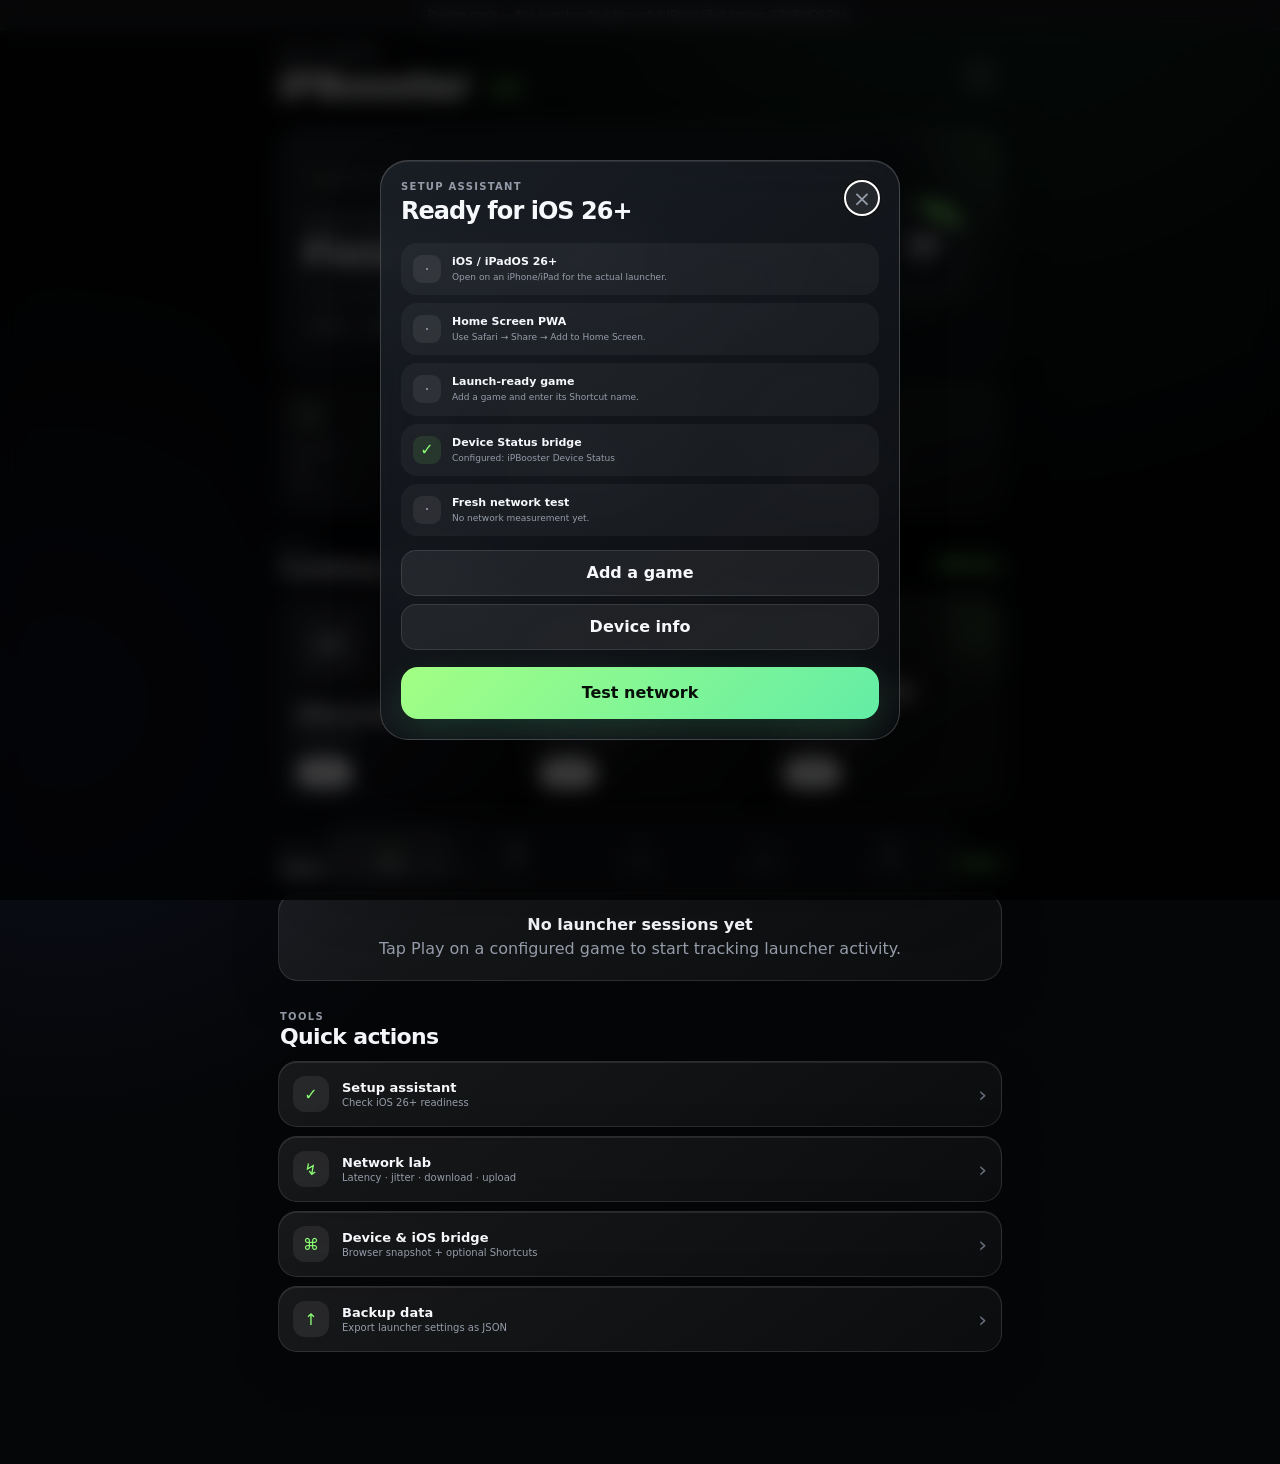
==== commit bdbf77b3: "Upgrade UI to Smart Play v2.5" ====
--- a/index.html
+++ b/index.html
@@ -9,7 +9,7 @@
   <meta name="apple-mobile-web-app-status-bar-style" content="black-translucent" />
   <meta name="apple-mobile-web-app-title" content="iPBooster" />
   <meta name="format-detection" content="telephone=no" />
-  <meta name="description" content="iPBooster — iOS 26+ gaming launcher, Apple Shortcuts bridge, real network diagnostics, official App Store game artwork, and launcher session tracking." />
+  <meta name="description" content="iPBooster — iOS 26+ gaming launcher with Smart Play, device capability detection, real network diagnostics, official App Store artwork, and optional Apple Shortcuts bridge." />
   <link rel="manifest" href="./manifest.webmanifest" />
   <link rel="apple-touch-icon" href="./assets/icon-180.png" />
   <link rel="icon" href="./assets/icon.svg" type="image/svg+xml" />
@@ -24,7 +24,7 @@
   <main class="app-shell">
     <section class="view active" data-view="home">
       <header class="topbar">
-        <div><p id="greeting" class="eyebrow">READY TO PLAY</p><h1>iPBooster <span class="version-chip">v2</span></h1></div>
+        <div><p id="greeting" class="eyebrow">READY TO PLAY</p><h1>iPBooster <span class="version-chip">v2.5</span></h1></div>
         <button id="installButton" class="icon-button glass" aria-label="Install / onboarding" title="Install & setup">＋</button>
       </header>
 
@@ -33,17 +33,15 @@
           <div class="status-pill"><span class="live-dot"></span><span id="readyLabel">iOS 26+ target</span></div>
           <p class="eyebrow readiness-kicker">GAMING READINESS</p>
           <h2 id="readinessTitle">Set up your launcher</h2>
-          <p id="readinessText">Connect Shortcuts, run a network test, and configure at least one game.</p>
+          <p id="readinessText">Set up Smart Play once, run a network test, and add your games.</p>
           <div id="readinessReasons" class="reason-chips"></div>
         </div>
-        <button class="readiness-ring" data-action="open-onboarding" aria-label="Open setup">
-          <span id="readinessScore">0</span><small>/100</small>
-        </button>
+        <button class="readiness-ring" data-action="open-onboarding" aria-label="Open setup"><span id="readinessScore">0</span><small>/100</small></button>
       </section>
 
       <section class="metrics-grid" aria-label="Quick status">
         <button class="metric glass" data-action="run-network"><span class="metric-icon">↯</span><span class="metric-label">Network</span><strong id="metricLatency">—</strong><small id="metricJitter">Tap to test</small></button>
-        <button class="metric glass" data-action="run-device-status"><span class="metric-icon">⌁</span><span class="metric-label">Device</span><strong id="metricBridge">Setup</strong><small id="metricBridgeSub">Shortcuts bridge</small></button>
+        <button class="metric glass" data-action="run-device-status"><span class="metric-icon">⌁</span><span class="metric-label">Device</span><strong id="metricBridge">Setup</strong><small id="metricBridgeSub">Optional bridge</small></button>
         <button class="metric glass" data-action="cycle-profile"><span class="metric-icon">◈</span><span class="metric-label">Profile</span><strong id="metricProfile">Competitive</strong><small>Tap to switch</small></button>
       </section>
 
@@ -57,7 +55,7 @@
       <div class="quick-grid">
         <button class="quick-action glass" data-action="open-onboarding"><span class="quick-symbol">✓</span><span><strong>Setup assistant</strong><small>Check iOS 26+ readiness</small></span><span>›</span></button>
         <button class="quick-action glass" data-action="run-network"><span class="quick-symbol">↯</span><span><strong>Network lab</strong><small>Latency · jitter · download · upload</small></span><span>›</span></button>
-        <button class="quick-action glass" data-action="open-bridge"><span class="quick-symbol">⌘</span><span><strong>iOS bridge</strong><small>Shortcuts device data</small></span><span>›</span></button>
+        <button class="quick-action glass" data-action="open-bridge"><span class="quick-symbol">⌘</span><span><strong>Device & iOS bridge</strong><small>Browser snapshot + optional Shortcuts</small></span><span>›</span></button>
         <button class="quick-action glass" data-action="export-data"><span class="quick-symbol">↑</span><span><strong>Backup data</strong><small>Export launcher settings as JSON</small></span><span>›</span></button>
       </div>
     </section>
@@ -67,7 +65,7 @@
         <div><p class="eyebrow">OFFICIAL APP STORE DATA</p><h1>Games</h1></div>
         <button class="pill-button glass" data-action="open-manual-game">+ Manual</button>
       </header>
-      <p class="page-intro">Cari game di katalog Apple Indonesia. Icon dan metadata diambil dari App Store resmi, lalu hubungkan game itu ke Shortcut milikmu.</p>
+      <p class="page-intro">Cari game di katalog Apple Indonesia. Setelah ditambahkan, tombol Play memakai Smart Play dan tidak perlu Shortcut terpisah untuk setiap game.</p>
 
       <section class="search-card glass">
         <div class="search-row">
@@ -85,12 +83,7 @@
     <section class="view" data-view="network">
       <header class="topbar"><div><p class="eyebrow">REAL HTTP MEASUREMENT</p><h1>Network Lab</h1></div><span id="onlinePill" class="status-pill"><span class="live-dot"></span>Online</span></header>
       <p class="page-intro">Pengukuran memakai trafik sungguhan. Safari tidak memberikan raw socket, jadi angka latency di sini adalah HTTP latency ke endpoint test—bukan ICMP ping ke server game.</p>
-
-      <section class="network-gauge glass strong-glass">
-        <div id="gaugeRing" class="gauge-ring"><div><span id="gaugeValue">—</span><small>ms</small></div></div>
-        <div><p class="eyebrow">CONNECTION QUALITY</p><h2 id="networkQuality">Ready to test</h2><p id="networkCaption">Run a full test to measure this connection.</p></div>
-      </section>
-
+      <section class="network-gauge glass strong-glass"><div id="gaugeRing" class="gauge-ring"><div><span id="gaugeValue">—</span><small>ms</small></div></div><div><p class="eyebrow">CONNECTION QUALITY</p><h2 id="networkQuality">Ready to test</h2><p id="networkCaption">Run a full test to measure this connection.</p></div></section>
       <div class="network-stats">
         <div class="stat-card glass"><span>Latency</span><strong id="statLatency">—</strong><small>ms</small></div>
         <div class="stat-card glass"><span>Jitter</span><strong id="statJitter">—</strong><small>ms</small></div>
@@ -98,10 +91,8 @@
         <div class="stat-card glass"><span>Upload</span><strong id="statUp">—</strong><small>Mbps</small></div>
       </div>
       <div id="browserNetworkInfo" class="mini-info glass hidden"></div>
-
       <button id="fullTestButton" class="primary-button">Run Full Network Test</button>
       <div id="testProgress" class="test-progress hidden"><div class="progress-track"><div id="progressBar"></div></div><p id="progressText">Preparing…</p></div>
-
       <div class="section-heading compact-heading"><div><p class="eyebrow">HISTORY</p><h3>Recent tests</h3></div><button id="clearHistory" class="text-button">Clear</button></div>
       <div id="networkHistory" class="history-list"></div>
     </section>
@@ -115,31 +106,31 @@
     </section>
 
     <section class="view" data-view="bridge">
-      <header class="topbar"><div><p class="eyebrow">APPLE SHORTCUTS</p><h1>iOS Bridge</h1></div><span class="ios-chip">iOS 26+</span></header>
-      <p class="page-intro">Device Status memakai <code>x-callback-url</code> agar Shortcut dapat mengirim output kembali. Launch game memakai URL scheme biasa agar iPBooster tidak memaksa kembali ke browser setelah Shortcut membuka game.</p>
+      <header class="topbar"><div><p class="eyebrow">DEVICE & APPLE SHORTCUTS</p><h1>iOS Bridge</h1></div><span class="ios-chip">iOS 26+</span></header>
+      <p class="page-intro">Device snapshot dasar bekerja tanpa Shortcut. Device Bridge tetap opsional untuk data iOS yang dilindungi. Smart Play memakai satu Universal Launcher untuk membuka semua game.</p>
 
       <section class="bridge-status glass strong-glass">
         <div class="bridge-icon">⌘</div>
-        <div><p class="eyebrow">DEVICE BRIDGE</p><h2 id="bridgeStatusTitle">Not configured</h2><p id="bridgeStatusText">Set nama Shortcut yang mengembalikan status perangkat.</p></div>
+        <div><p class="eyebrow">OPTIONAL DEVICE BRIDGE</p><h2 id="bridgeStatusTitle">Not configured</h2><p id="bridgeStatusText">Set nama Shortcut hanya jika kamu ingin data iOS tambahan.</p></div>
       </section>
 
       <section class="settings-group glass">
         <label for="statusShortcutName">Device Status Shortcut</label>
         <div class="input-row"><input id="statusShortcutName" autocomplete="off" placeholder="iPBooster Device Status" /><button id="saveBridge" class="small-button">Save</button></div>
-        <small>Output terakhir sebaiknya JSON text, misalnya <code>{"battery":87,"focus":"Gaming","wifi":"Home 5G"}</code>.</small>
+        <small>Opsional. Output terakhir sebaiknya JSON text, misalnya <code>{"battery":87,"focus":"Gaming","wifi":"Home 5G"}</code>.</small>
       </section>
-      <button class="primary-button" data-action="run-device-status">Test Device Status Callback</button>
+      <button class="primary-button" data-action="run-device-status">Test Optional Device Callback</button>
 
       <div class="section-heading compact-heading"><div><p class="eyebrow">LAST CALLBACK</p><h3>Device data</h3></div></div>
       <div id="deviceData" class="device-data glass"><p>Belum ada data dari Shortcuts.</p></div>
 
-      <div class="section-heading compact-heading"><div><p class="eyebrow">LAUNCH FLOW</p><h3>Recommended Shortcut</h3></div></div>
+      <div class="section-heading compact-heading"><div><p class="eyebrow">SMART PLAY</p><h3>Universal launcher</h3></div></div>
       <ol class="recipe glass">
-        <li><span>1</span><div><strong>Receive shortcut input</strong><p>iPBooster mengirim JSON berisi game, profile, dan timestamp.</p></div></li>
-        <li><span>2</span><div><strong>Apply supported settings</strong><p>Gunakan actions yang memang tersedia di Shortcuts, misalnya Focus, volume, atau Low Power Mode.</p></div></li>
-        <li><span>3</span><div><strong>Open App</strong><p>Jadikan Open App untuk game tersebut sebagai langkah launch. Game Mode tetap dikelola iOS.</p></div></li>
+        <li><span>1</span><div><strong>One-time Shortcut setup</strong><p>Buat satu Shortcut “iPBooster Play”, bukan satu Shortcut per game.</p></div></li>
+        <li><span>2</span><div><strong>Open App from Shortcut Input</strong><p>Smart Play mengirim nama game sebagai text input ke satu Shortcut tersebut.</p></div></li>
+        <li><span>3</span><div><strong>Game Mode stays native</strong><p>Setelah game terbuka, Game Mode dan prioritas CPU/GPU tetap dikelola iOS.</p></div></li>
       </ol>
-      <section class="truth-card"><strong>No fake booster controls</strong><p>iPBooster tidak mengklaim bisa overclock, clear RAM paksa, force 120 Hz, atau membaca FPS game lain. Readiness score mengukur kesiapan setup launcher, bukan benchmark CPU/GPU.</p></section>
+      <section class="truth-card"><strong>No fake installed-app detection</strong><p>Safari/PWA tidak boleh membaca daftar aplikasi yang terpasang. iPBooster hanya menampilkan kemampuan perangkat yang browser memang boleh baca, lalu memakai Shortcuts atau deep link yang sah untuk launch.</p></section>
     </section>
 
     <nav class="tabbar glass" aria-label="Main navigation">
@@ -160,9 +151,9 @@
       <input type="hidden" id="gameArtworkUrl" />
       <input type="hidden" id="gameStoreUrl" />
       <label>Game name<input id="gameName" maxlength="80" required placeholder="Minecraft" /></label>
-      <label>Launch Shortcut name<input id="gameShortcut" maxlength="100" placeholder="Play Minecraft" /></label>
+      <label>Per-game Shortcut name (optional)<input id="gameShortcut" maxlength="100" placeholder="Leave empty for Smart Play" /></label>
       <label>Gaming profile<select id="gameProfile"><option value="competitive">Competitive</option><option value="balanced">Balanced</option><option value="battery">Battery Saver</option></select></label>
-      <p class="form-help">Shortcut name boleh dikosongkan dulu, tetapi tombol Play baru aktif setelah Shortcut diisi. Untuk hasil terbaik, buat satu Shortcut per game.</p>
+      <p class="form-help">Per-game Shortcut is optional. <strong>Smart Play</strong> can use one Universal Launcher for the entire library.</p>
       <div class="modal-actions"><button type="button" id="deleteGameButton" class="danger-button hidden">Delete</button><button type="submit" class="primary-button">Save Game</button></div>
     </form>
   </dialog>
@@ -173,7 +164,7 @@
       <div id="onboardingChecks" class="check-list"></div>
       <div class="onboarding-actions">
         <button class="secondary-button" data-action="open-games">Add a game</button>
-        <button class="secondary-button" data-action="open-bridge">Configure bridge</button>
+        <button class="secondary-button" data-action="open-bridge">Device info</button>
         <button class="primary-button" data-action="run-network">Test network</button>
       </div>
     </div>
@@ -188,5 +179,6 @@
 
   <div id="toast" class="toast glass" role="status" aria-live="polite"></div>
   <script src="./app.js" defer></script>
+  <script src="./smart-launch.js" defer></script>
 </body>
 </html>
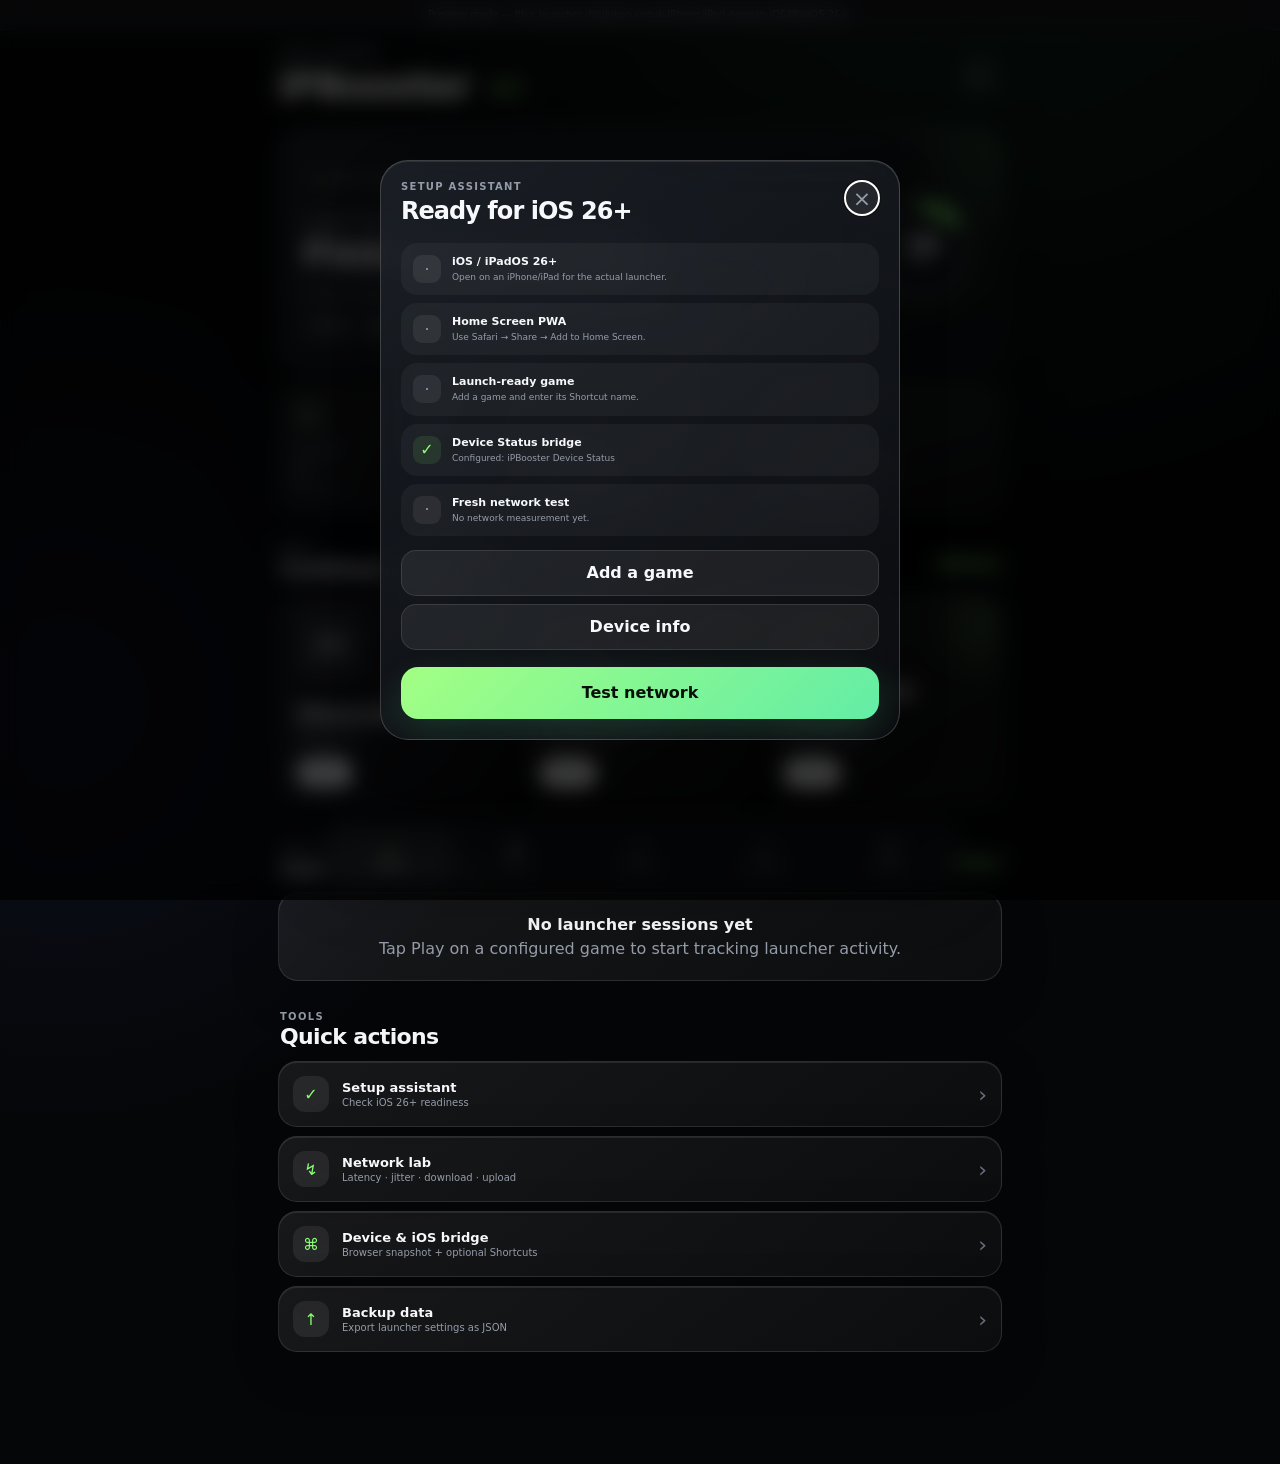
==== commit 2e83351b: "Switch Smart Play to If-to-Open-App router" ====
--- a/index.html
+++ b/index.html
@@ -9,7 +9,7 @@
   <meta name="apple-mobile-web-app-status-bar-style" content="black-translucent" />
   <meta name="apple-mobile-web-app-title" content="iPBooster" />
   <meta name="format-detection" content="telephone=no" />
-  <meta name="description" content="iPBooster — iOS 26+ gaming launcher with Smart Play, device capability detection, real network diagnostics, official App Store artwork, and optional Apple Shortcuts bridge." />
+  <meta name="description" content="iPBooster — iOS 26+ gaming launcher with Smart Play Router, device capability detection, real network diagnostics, official App Store artwork, and optional Apple Shortcuts bridge." />
   <link rel="manifest" href="./manifest.webmanifest" />
   <link rel="apple-touch-icon" href="./assets/icon-180.png" />
   <link rel="icon" href="./assets/icon.svg" type="image/svg+xml" />
@@ -24,7 +24,7 @@
   <main class="app-shell">
     <section class="view active" data-view="home">
       <header class="topbar">
-        <div><p id="greeting" class="eyebrow">READY TO PLAY</p><h1>iPBooster <span class="version-chip">v2.5</span></h1></div>
+        <div><p id="greeting" class="eyebrow">READY TO PLAY</p><h1>iPBooster <span class="version-chip">v2.7</span></h1></div>
         <button id="installButton" class="icon-button glass" aria-label="Install / onboarding" title="Install & setup">＋</button>
       </header>
 
@@ -33,7 +33,7 @@
           <div class="status-pill"><span class="live-dot"></span><span id="readyLabel">iOS 26+ target</span></div>
           <p class="eyebrow readiness-kicker">GAMING READINESS</p>
           <h2 id="readinessTitle">Set up your launcher</h2>
-          <p id="readinessText">Set up Smart Play once, run a network test, and add your games.</p>
+          <p id="readinessText">Set up Smart Play Router once, run a network test, and add your games.</p>
           <div id="readinessReasons" class="reason-chips"></div>
         </div>
         <button class="readiness-ring" data-action="open-onboarding" aria-label="Open setup"><span id="readinessScore">0</span><small>/100</small></button>
@@ -65,7 +65,7 @@
         <div><p class="eyebrow">OFFICIAL APP STORE DATA</p><h1>Games</h1></div>
         <button class="pill-button glass" data-action="open-manual-game">+ Manual</button>
       </header>
-      <p class="page-intro">Cari game di katalog Apple Indonesia. Setelah ditambahkan, tombol Play memakai Smart Play dan tidak perlu Shortcut terpisah untuk setiap game.</p>
+      <p class="page-intro">Cari game di katalog Apple Indonesia. Smart Play Router mengirim nama game ke satu Shortcut, lalu aksi Jika memilih cabang Buka App yang benar.</p>
 
       <section class="search-card glass">
         <div class="search-row">
@@ -107,7 +107,7 @@
 
     <section class="view" data-view="bridge">
       <header class="topbar"><div><p class="eyebrow">DEVICE & APPLE SHORTCUTS</p><h1>iOS Bridge</h1></div><span class="ios-chip">iOS 26+</span></header>
-      <p class="page-intro">Device snapshot dasar bekerja tanpa Shortcut. Device Bridge tetap opsional untuk data iOS yang dilindungi. Smart Play memakai satu Universal Launcher untuk membuka semua game.</p>
+      <p class="page-intro">Device snapshot dasar bekerja tanpa Shortcut. Device Bridge tetap opsional untuk data iOS yang dilindungi. Smart Play memakai satu Router Shortcut untuk membuka semua game.</p>
 
       <section class="bridge-status glass strong-glass">
         <div class="bridge-icon">⌘</div>
@@ -124,10 +124,10 @@
       <div class="section-heading compact-heading"><div><p class="eyebrow">LAST CALLBACK</p><h3>Device data</h3></div></div>
       <div id="deviceData" class="device-data glass"><p>Belum ada data dari Shortcuts.</p></div>
 
-      <div class="section-heading compact-heading"><div><p class="eyebrow">SMART PLAY</p><h3>Universal launcher</h3></div></div>
+      <div class="section-heading compact-heading"><div><p class="eyebrow">SMART PLAY</p><h3>Universal router</h3></div></div>
       <ol class="recipe glass">
-        <li><span>1</span><div><strong>One-time Shortcut setup</strong><p>Buat satu Shortcut “iPBooster Play”, bukan satu Shortcut per game.</p></div></li>
-        <li><span>2</span><div><strong>Open App from Shortcut Input</strong><p>Smart Play mengirim nama game sebagai text input ke satu Shortcut tersebut.</p></div></li>
+        <li><span>1</span><div><strong>One-time Router Shortcut setup</strong><p>Buat satu Shortcut “iPBooster Play”, bukan satu Shortcut per game.</p></div></li>
+        <li><span>2</span><div><strong>If Shortcut Input → Open App</strong><p>Shortcut Input dipakai di aksi Jika. Setiap cabang Jika berisi Buka App dengan game yang dipilih langsung.</p></div></li>
         <li><span>3</span><div><strong>Game Mode stays native</strong><p>Setelah game terbuka, Game Mode dan prioritas CPU/GPU tetap dikelola iOS.</p></div></li>
       </ol>
       <section class="truth-card"><strong>No fake installed-app detection</strong><p>Safari/PWA tidak boleh membaca daftar aplikasi yang terpasang. iPBooster hanya menampilkan kemampuan perangkat yang browser memang boleh baca, lalu memakai Shortcuts atau deep link yang sah untuk launch.</p></section>
@@ -153,7 +153,7 @@
       <label>Game name<input id="gameName" maxlength="80" required placeholder="Minecraft" /></label>
       <label>Per-game Shortcut name (optional)<input id="gameShortcut" maxlength="100" placeholder="Leave empty for Smart Play" /></label>
       <label>Gaming profile<select id="gameProfile"><option value="competitive">Competitive</option><option value="balanced">Balanced</option><option value="battery">Battery Saver</option></select></label>
-      <p class="form-help">Per-game Shortcut is optional. <strong>Smart Play</strong> can use one Universal Launcher for the entire library.</p>
+      <p class="form-help">Per-game Shortcut is optional. <strong>Smart Play Router</strong> can use one If → Open App Shortcut for the entire library.</p>
       <div class="modal-actions"><button type="button" id="deleteGameButton" class="danger-button hidden">Delete</button><button type="submit" class="primary-button">Save Game</button></div>
     </form>
   </dialog>
@@ -179,6 +179,7 @@
 
   <div id="toast" class="toast glass" role="status" aria-live="polite"></div>
   <script src="./app.js" defer></script>
+  <script src="./router-fix.js" defer></script>
   <script src="./smart-launch.js" defer></script>
 </body>
-</html>
+</html>
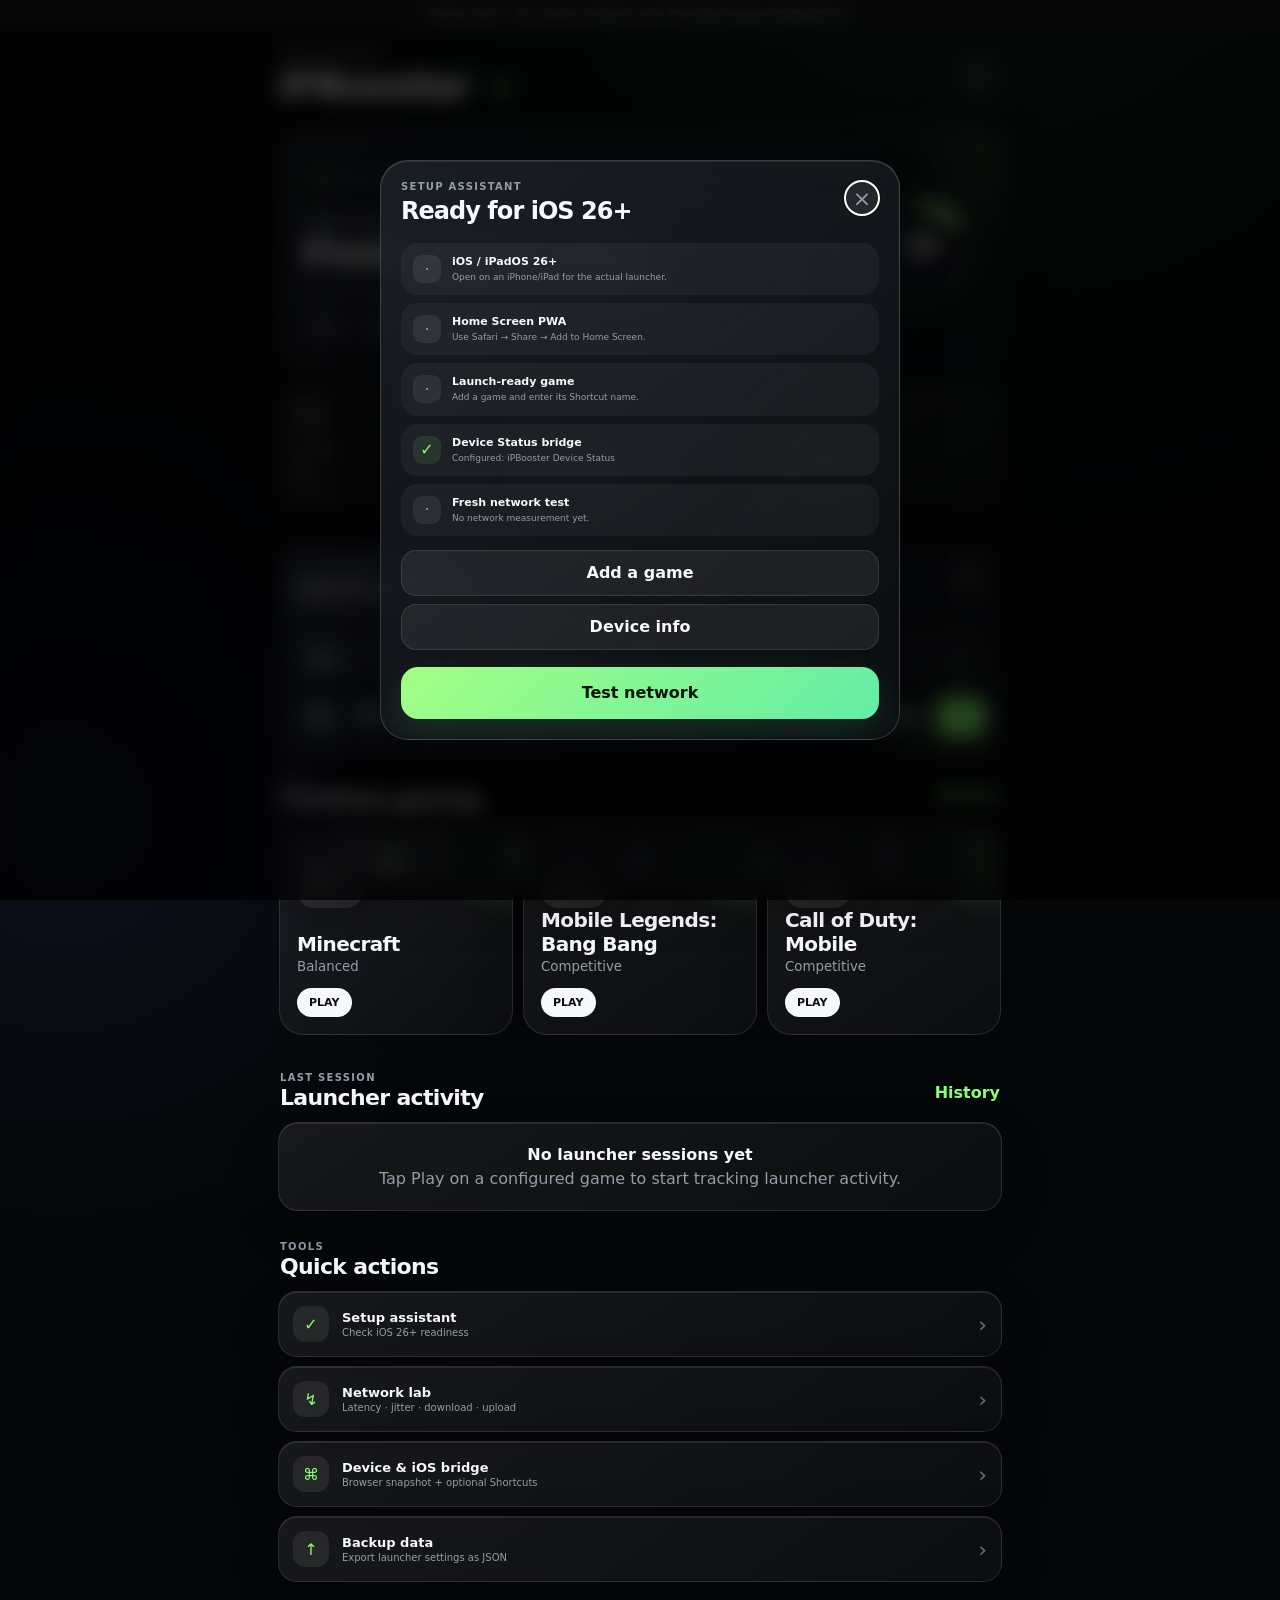
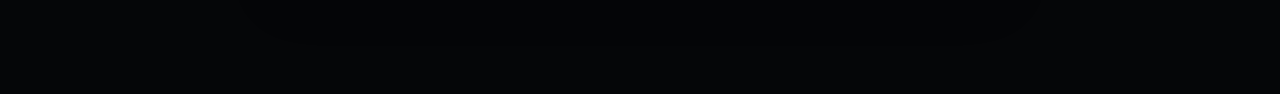
==== commit 0b275569: "Promote iPBooster v3 to the main app shell" ====
--- a/index.html
+++ b/index.html
@@ -9,12 +9,13 @@
   <meta name="apple-mobile-web-app-status-bar-style" content="black-translucent" />
   <meta name="apple-mobile-web-app-title" content="iPBooster" />
   <meta name="format-detection" content="telephone=no" />
-  <meta name="description" content="iPBooster — iOS 26+ gaming launcher with Smart Play Router, device capability detection, real network diagnostics, official App Store artwork, and optional Apple Shortcuts bridge." />
+  <meta name="description" content="iPBooster v3 — iOS 26+ gaming control with Smart Play Router, profile-aware launch preflight, real network diagnostics, official App Store artwork and local session analytics." />
   <link rel="manifest" href="./manifest.webmanifest" />
   <link rel="apple-touch-icon" href="./assets/icon-180.png" />
   <link rel="icon" href="./assets/icon.svg" type="image/svg+xml" />
   <link rel="stylesheet" href="./styles.css" />
-  <title>iPBooster — iOS 26+ Gaming Control</title>
+  <link rel="stylesheet" href="./v3.css" />
+  <title>iPBooster v3 — iOS 26+ Gaming Control</title>
 </head>
 <body>
   <div class="ambient ambient-a"></div>
@@ -24,7 +25,7 @@
   <main class="app-shell">
     <section class="view active" data-view="home">
       <header class="topbar">
-        <div><p id="greeting" class="eyebrow">READY TO PLAY</p><h1>iPBooster <span class="version-chip">v2.7</span></h1></div>
+        <div><p id="greeting" class="eyebrow">READY TO PLAY</p><h1>iPBooster <span class="version-chip">v3</span></h1></div>
         <button id="installButton" class="icon-button glass" aria-label="Install / onboarding" title="Install & setup">＋</button>
       </header>
 
@@ -33,7 +34,7 @@
           <div class="status-pill"><span class="live-dot"></span><span id="readyLabel">iOS 26+ target</span></div>
           <p class="eyebrow readiness-kicker">GAMING READINESS</p>
           <h2 id="readinessTitle">Set up your launcher</h2>
-          <p id="readinessText">Set up Smart Play Router once, run a network test, and add your games.</p>
+          <p id="readinessText">Smart Play Router + real preflight checks + local session analytics.</p>
           <div id="readinessReasons" class="reason-chips"></div>
         </div>
         <button class="readiness-ring" data-action="open-onboarding" aria-label="Open setup"><span id="readinessScore">0</span><small>/100</small></button>
@@ -179,7 +180,9 @@
 
   <div id="toast" class="toast glass" role="status" aria-live="polite"></div>
   <script src="./app.js" defer></script>
+  <script src="./v3-observer-guard.js" defer></script>
+  <script src="./v3-engine.js" defer></script>
   <script src="./router-fix.js" defer></script>
   <script src="./smart-launch.js" defer></script>
 </body>
-</html>+</html>
--- a/v3.css
+++ b/v3.css
@@ -0,0 +1 @@
+.v3-control,.v3-analytics,.v3-router-card{margin:14px 0;padding:16px;border-radius:24px}.v3-control{display:grid;gap:14px;overflow:hidden;position:relative}.v3-control:after{content:"";position:absolute;right:-35px;bottom:-55px;width:140px;height:140px;border-radius:50%;background:rgba(139,255,115,.07);filter:blur(18px);pointer-events:none}.v3-head{display:flex;align-items:flex-start;justify-content:space-between;gap:12px}.v3-head h3{margin:2px 0 0;font-size:18px}.v3-head small,.v3-muted{color:var(--muted)}.v3-status-grid{display:grid;grid-template-columns:repeat(3,minmax(0,1fr));gap:8px}.v3-status{padding:10px;border-radius:15px;background:rgba(255,255,255,.045);min-width:0}.v3-status span,.v3-stat span{display:block;font-size:9px;color:var(--muted);text-transform:uppercase;letter-spacing:.05em}.v3-status strong,.v3-stat strong{display:block;margin-top:5px;font-size:11px;overflow:hidden;text-overflow:ellipsis;white-space:nowrap}.v3-game{display:grid;grid-template-columns:50px 1fr auto;gap:11px;align-items:center}.v3-art{width:50px;height:50px;border-radius:14px;object-fit:cover;background:rgba(255,255,255,.06)}.v3-game strong{display:block;font-size:13px}.v3-game small{display:block;color:var(--muted);font-size:10px;margin-top:3px}.v3-actions{display:flex;gap:7px;flex-wrap:wrap}.v3-mini{border:1px solid var(--stroke);background:rgba(255,255,255,.05);color:var(--text);border-radius:12px;padding:9px 11px;font-size:10px;font-weight:800;min-height:38px}.v3-mini.primary{background:var(--accent);color:#081006;border-color:transparent}.v3-details,.v3-fav{border:1px solid var(--stroke);background:rgba(255,255,255,.04);color:var(--muted);border-radius:10px;padding:7px 9px;font-size:9px;font-weight:800}.v3-fav.active{color:#ffd66b;background:rgba(255,214,107,.08)}.v3-hero{display:grid;grid-template-columns:72px 1fr;gap:14px;align-items:center;margin:8px 0 14px}.v3-hero .v3-art{width:72px;height:72px;border-radius:20px}.v3-hero h2{margin:3px 0;font-size:22px}.v3-hero p{margin:0;color:var(--muted);font-size:10px}.v3-score{display:inline-flex;align-items:baseline;gap:2px;font-size:11px;font-weight:850;color:var(--accent)}.v3-score b{font-size:22px}.v3-chips{display:flex;flex-wrap:wrap;gap:6px;margin:10px 0}.v3-chip{padding:6px 9px;border-radius:999px;background:rgba(255,255,255,.055);color:var(--muted);font-size:9px;font-weight:750}.v3-chip.good{background:rgba(139,255,115,.08);color:var(--accent)}.v3-stats{display:grid;grid-template-columns:repeat(3,minmax(0,1fr));gap:8px;margin:12px 0}.v3-stat{padding:11px;border-radius:15px;background:rgba(255,255,255,.045)}.v3-stat strong{font-size:13px}.v3-note{padding:12px;border-radius:16px;background:rgba(255,255,255,.045);margin:10px 0}.v3-note strong{font-size:11px}.v3-note p{margin:5px 0 0;color:var(--muted);font-size:10px;line-height:1.5}.v3-preflight{padding:13px;border-radius:17px;background:rgba(255,255,255,.045);margin:12px 0}.v3-line{display:flex;align-items:center;justify-content:space-between;gap:10px;padding:8px 0;border-bottom:1px solid rgba(255,255,255,.06);font-size:11px}.v3-line:last-child{border-bottom:0}.v3-line span{color:var(--muted)}.v3-line .warn{color:#ffd16a}.v3-line .good{color:var(--accent)}.v3-progress{height:6px;border-radius:999px;background:rgba(255,255,255,.07);overflow:hidden;margin:9px 0}.v3-progress>div{height:100%;width:0;background:var(--accent);transition:width .2s ease}.v3-router-card{display:grid;grid-template-columns:1fr auto;gap:10px;align-items:center;border-radius:20px}.v3-router-card strong{font-size:12px}.v3-router-card small{display:block;color:var(--muted);font-size:10px;margin-top:4px;line-height:1.45}.v3-router-list{display:grid;gap:9px;margin-top:12px}.v3-router-row{padding:11px;border-radius:15px;background:rgba(255,255,255,.045)}.v3-router-row-head{display:flex;justify-content:space-between;gap:10px;align-items:center}.v3-router-row strong{font-size:11px}.v3-router-row small{display:block;color:var(--muted);font-size:9px;margin-top:4px;line-height:1.5}.v3-code{font-family:ui-monospace,SFMono-Regular,Menlo,monospace;color:var(--accent)}.v3-analytics-head{display:flex;justify-content:space-between;gap:10px}.v3-analytics-head strong{font-size:12px}.v3-analytics-head small{display:block;color:var(--muted);font-size:9px}.v3-bars{display:grid;grid-template-columns:repeat(7,1fr);gap:7px;align-items:end;height:110px;margin-top:12px}.v3-bar-col{display:grid;grid-template-rows:1fr auto;gap:6px;height:100%;align-items:end}.v3-bar-track{height:100%;display:flex;align-items:end;background:rgba(255,255,255,.035);border-radius:10px;overflow:hidden}.v3-bar{width:100%;min-height:4px;background:rgba(139,255,115,.45);border-radius:10px 10px 0 0}.v3-bar-col small{text-align:center;color:var(--muted);font-size:8px}.v3-post{text-align:center;padding:8px 0}.v3-post .big{font-size:34px;font-weight:850}.v3-post p{color:var(--muted);font-size:10px;line-height:1.5;margin:6px auto;max-width:290px}.v3-settings{display:grid;gap:9px;margin:10px 0}.v3-setting{display:flex;align-items:center;justify-content:space-between;gap:12px;padding:10px;border-radius:14px;background:rgba(255,255,255,.04)}.v3-setting span{font-size:10px}.v3-setting input{width:18px;height:18px}@media(max-width:430px){.v3-status-grid,.v3-stats{grid-template-columns:1fr 1fr}.v3-game{grid-template-columns:46px 1fr}.v3-game>.v3-actions{grid-column:1/-1}.v3-router-card{grid-template-columns:1fr}.v3-hero{grid-template-columns:62px 1fr}.v3-hero .v3-art{width:62px;height:62px;border-radius:18px}}
